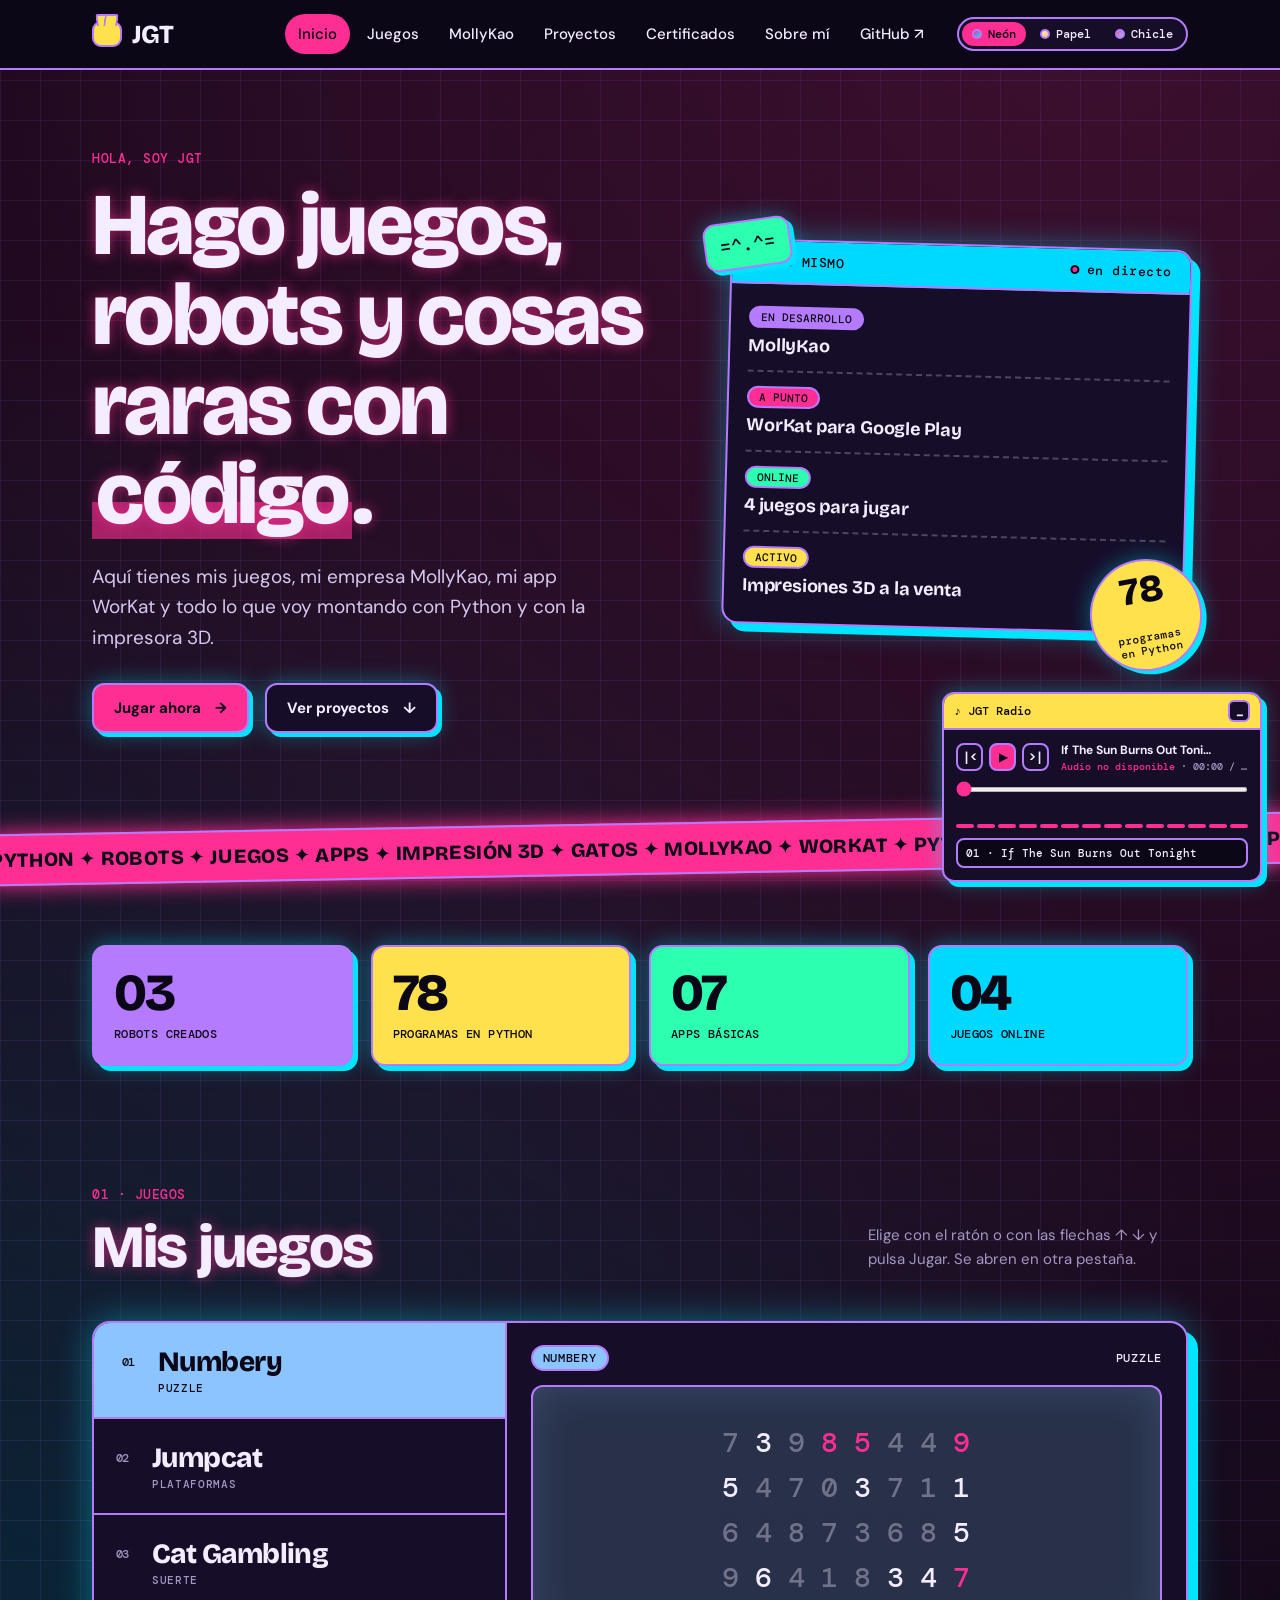
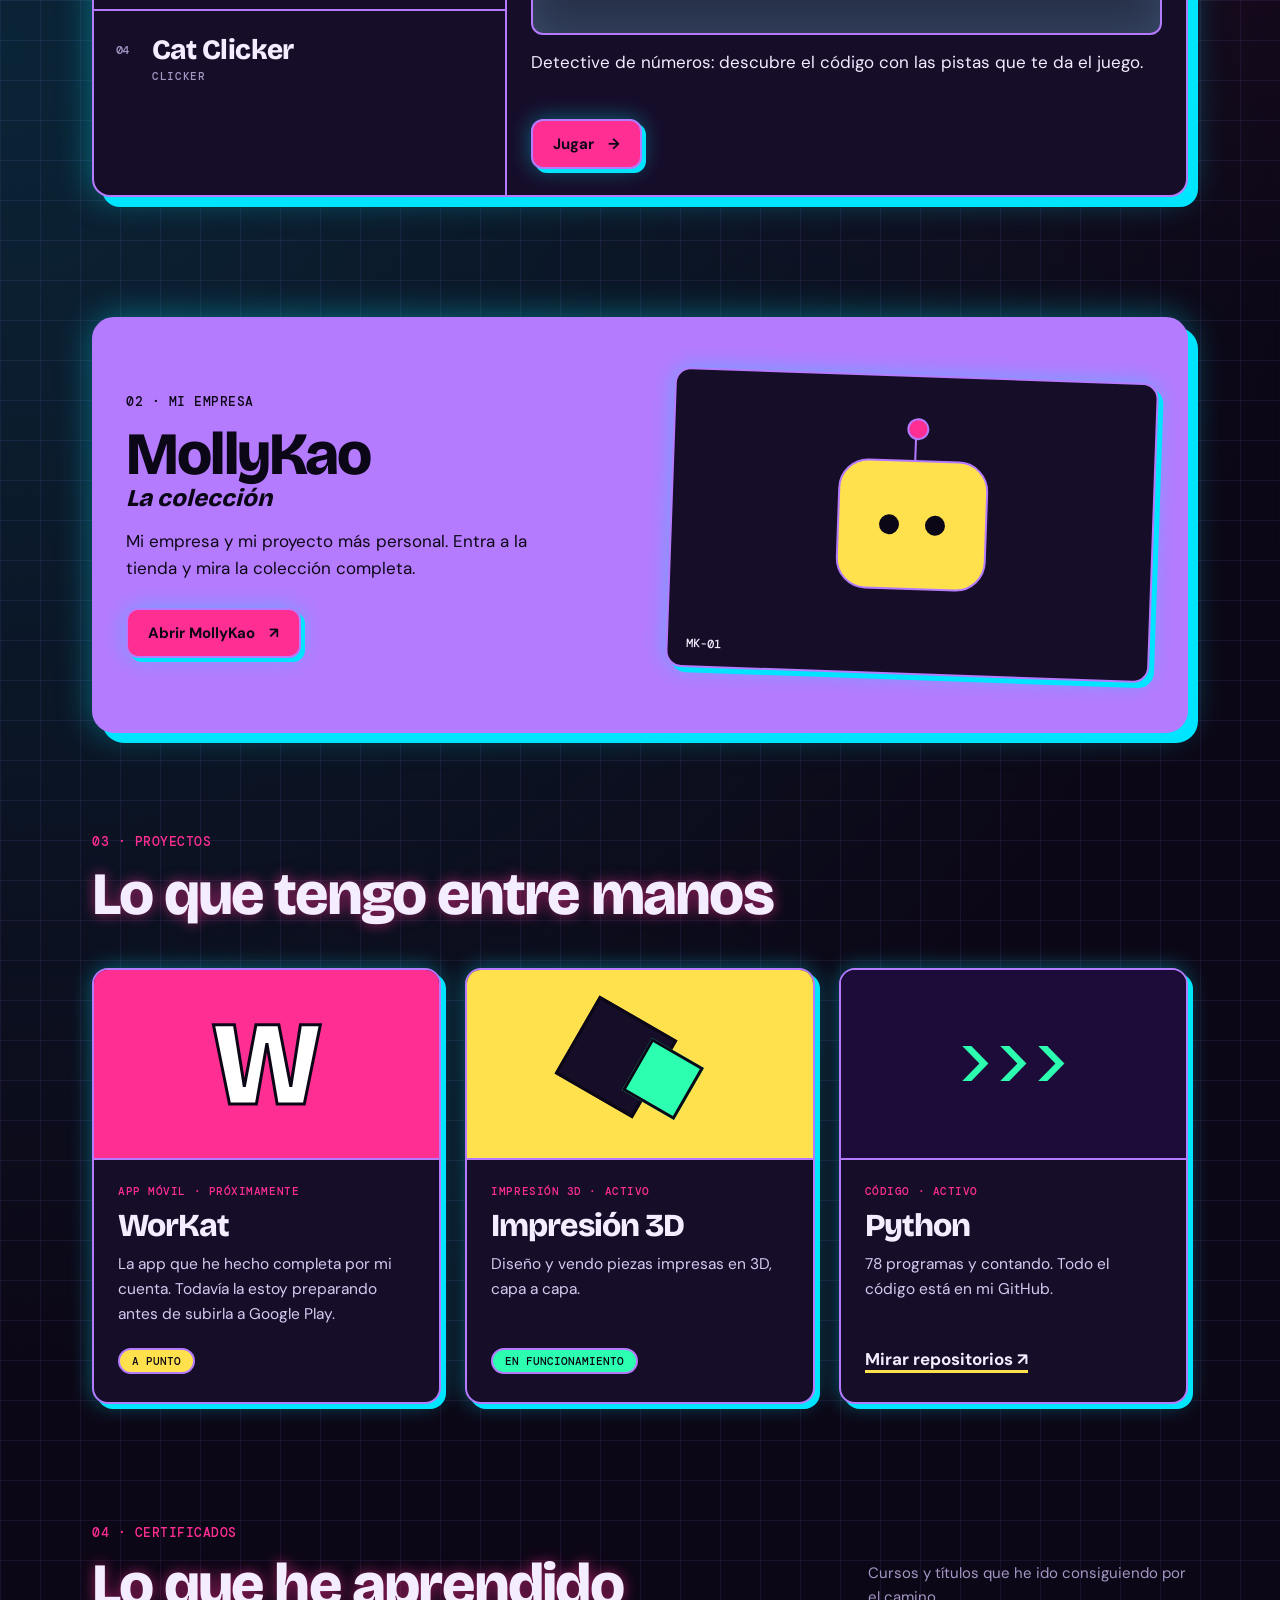
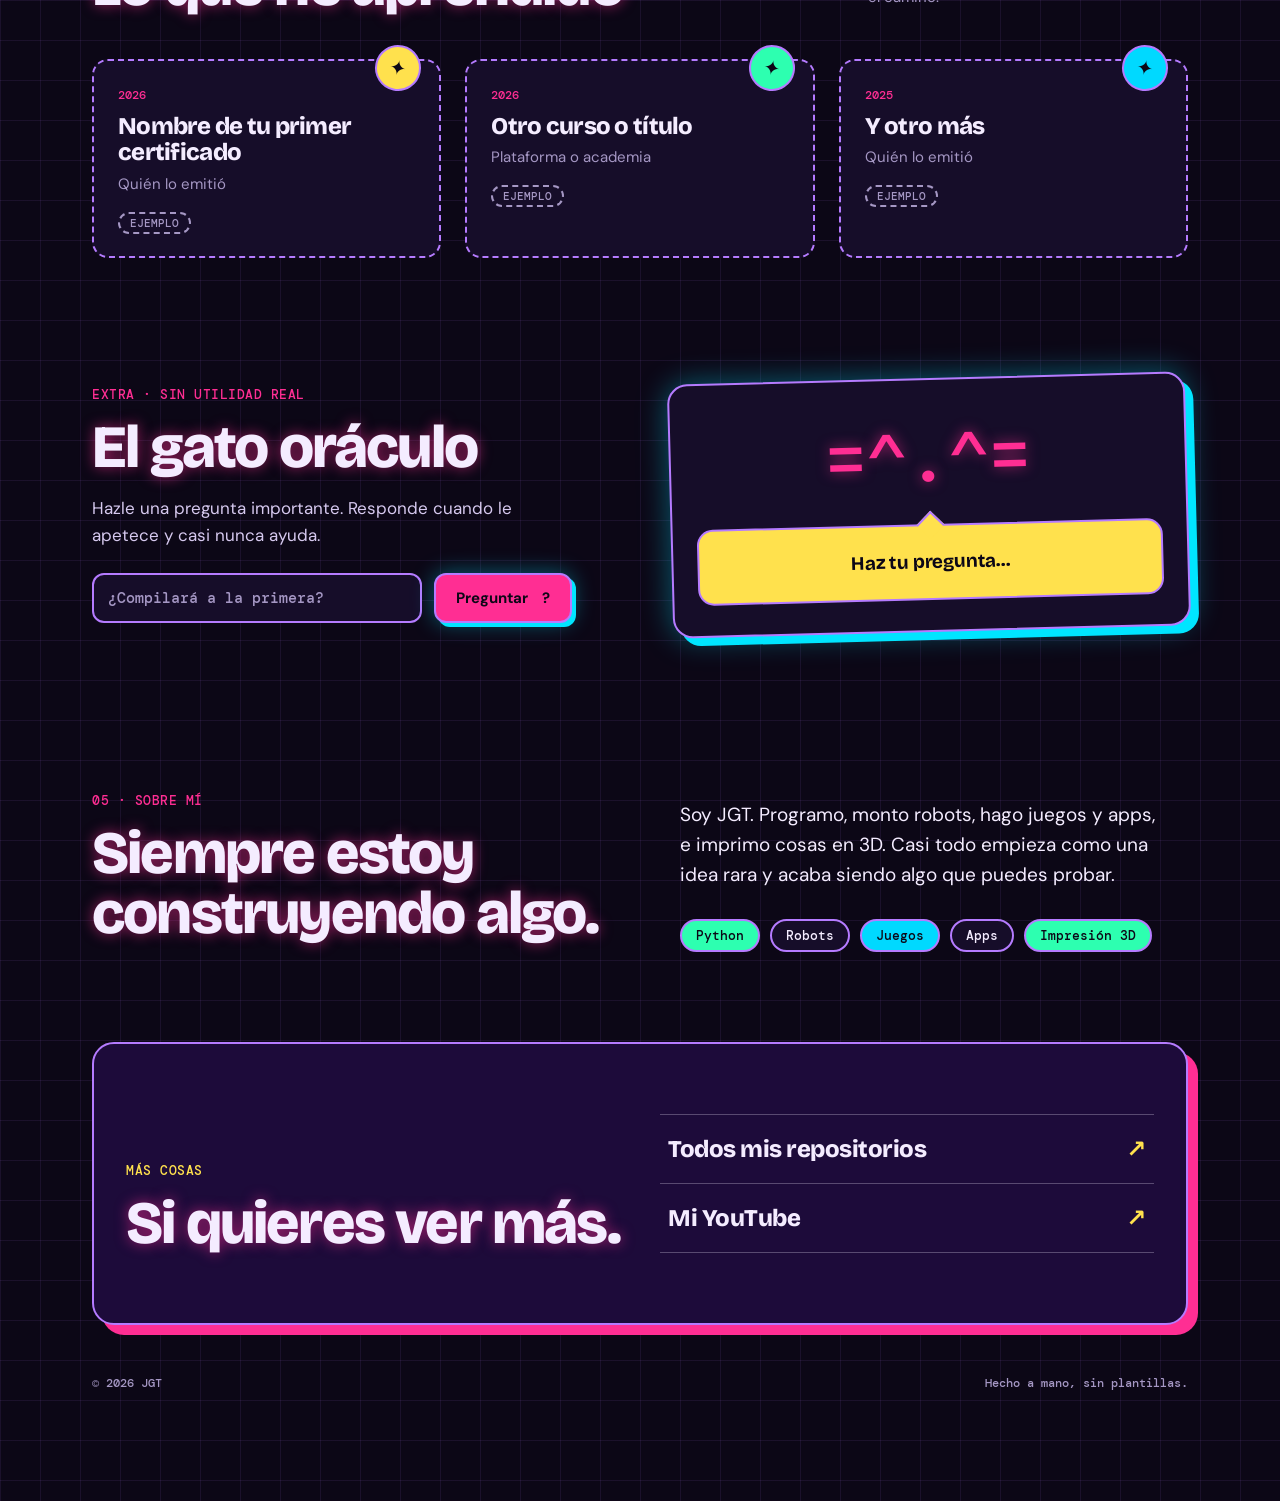
==== index_1.html @ 811990ad "Add files via upload" ====
<!DOCTYPE html>
<html lang="es">
<head>
<meta charset="UTF-8">
<meta name="viewport" content="width=device-width, initial-scale=1.0">
<meta name="description" content="La web de JGT: juegos, MollyKao, WorKat, programas en Python e impresión 3D.">
<meta name="theme-color" content="#0c0716" id="meta-theme">
<title>JGT</title>
<link rel="preconnect" href="https://fonts.googleapis.com">
<link rel="preconnect" href="https://fonts.gstatic.com" crossorigin>
<link href="https://fonts.googleapis.com/css2?family=Bricolage+Grotesque:opsz,wght@12..96,500;12..96,800&family=DM+Mono:wght@400;500&family=DM+Sans:wght@400;500;700&display=swap" rel="stylesheet">
<link rel="stylesheet" href="style.css">
<script>
document.documentElement.classList.add('js');
try { document.documentElement.dataset.theme = localStorage.getItem('jgt-theme') || 'neon'; }
catch (e) { document.documentElement.dataset.theme = 'neon'; }
</script>
</head>
<body>
<div class="scroll-bar" id="scroll-bar"></div>

<header class="site-header">
  <a class="brand" href="#inicio" id="brand" aria-label="JGT, volver al inicio"><span class="brand-mark" aria-hidden="true"></span>JGT</a>
  <nav aria-label="Navegación principal">
    <a class="active" href="#inicio">Inicio</a>
    <a href="#juegos">Juegos</a>
    <a href="#mollykao">MollyKao</a>
    <a href="#proyectos">Proyectos</a>
    <a href="#certificados">Certificados</a>
    <a href="#sobre-mi">Sobre mí</a>
    <a href="https://github.com/JGT7777" target="_blank" rel="noreferrer">GitHub ↗</a>
  </nav>
  <div class="themes" role="group" aria-label="Elegir tema de la web">
    <button type="button" data-theme="neon" aria-pressed="true"><i></i>Neón</button>
    <button type="button" data-theme="papel" aria-pressed="false"><i></i>Papel</button>
    <button type="button" data-theme="chicle" aria-pressed="false"><i></i>Chicle</button>
  </div>
</header>

<main>
  <section id="inicio" class="hero shell">
    <div class="hero-copy">
      <p class="kicker">Hola, soy JGT</p>
      <h1>Hago juegos, robots y cosas raras con <mark>código</mark>.</h1>
      <p class="hero-text">Aquí tienes mis juegos, mi empresa MollyKao, mi app WorKat y todo lo que voy montando con Python y con la impresora 3D.</p>
      <div class="hero-actions">
        <a class="btn btn-primary" href="#juegos">Jugar ahora <span>→</span></a>
        <a class="btn" href="#proyectos">Ver proyectos <span>↓</span></a>
      </div>
    </div>
    <div class="now-wrap">
      <div class="now-card">
        <div class="now-bar"><span>Ahora mismo</span><span class="live"><i></i>en directo</span></div>
        <ul class="now-list">
          <li><span class="pill pill-lilac">en desarrollo</span><b>MollyKao</b></li>
          <li><span class="pill pill-tomato">a punto</span><b>WorKat para Google Play</b></li>
          <li><span class="pill pill-mint">online</span><b>4 juegos para jugar</b></li>
          <li><span class="pill pill-sun">activo</span><b>Impresiones 3D a la venta</b></li>
        </ul>
      </div>
      <div class="sticker sticker-a" aria-hidden="true">78<small>programas<br>en Python</small></div>
      <div class="sticker sticker-b" aria-hidden="true">=^.^=</div>
    </div>
  </section>

  <div class="marquee" aria-hidden="true">
    <div class="marquee-track">
      <span>PYTHON ✦ ROBOTS ✦ JUEGOS ✦ APPS ✦ IMPRESIÓN 3D ✦ GATOS ✦ MOLLYKAO ✦ WORKAT ✦ </span>
      <span>PYTHON ✦ ROBOTS ✦ JUEGOS ✦ APPS ✦ IMPRESIÓN 3D ✦ GATOS ✦ MOLLYKAO ✦ WORKAT ✦ </span>
    </div>
  </div>

  <section class="stats shell reveal" aria-label="Resumen de actividad">
    <div class="stat"><strong data-count="3">03</strong><span>robots creados</span></div>
    <div class="stat"><strong data-count="78">78</strong><span>programas en Python</span></div>
    <div class="stat"><strong data-count="7">07</strong><span>apps básicas</span></div>
    <div class="stat"><strong data-count="4">04</strong><span>juegos online</span></div>
  </section>

  <section id="juegos" class="section shell">
    <div class="section-heading reveal">
      <div><p class="kicker">01 · Juegos</p><h2>Mis juegos</h2></div>
      <p class="section-note">Elige con el ratón o con las flechas ↑ ↓ y pulsa Jugar. Se abren en otra pestaña.</p>
    </div>
    <div class="select reveal" id="select" style="--c:#8cc4ff">
      <ul class="menu" id="menu" aria-label="Lista de juegos">
        <li><button class="menu-item is-selected" type="button" data-i="0"><span class="m-num">01</span><span class="m-name">Numbery</span><small>Puzzle</small></button></li>
        <li><button class="menu-item" type="button" data-i="1"><span class="m-num">02</span><span class="m-name">Jumpcat</span><small>Plataformas</small></button></li>
        <li><button class="menu-item" type="button" data-i="2"><span class="m-num">03</span><span class="m-name">Cat Gambling</span><small>Suerte</small></button></li>
        <li><button class="menu-item" type="button" data-i="3"><span class="m-num">04</span><span class="m-name">Cat Clicker</span><small>Clicker</small></button></li>
      </ul>
      <div class="crt" id="crt">
        <div class="crt-top"><b id="crt-title">Numbery</b><span id="crt-genre">Puzzle</span></div>
        <div class="crt-screen">
          <div class="scene is-on" data-scene="0"><div class="num-grid" id="num-grid"></div></div>
          <div class="scene" data-scene="1"><div class="cat"></div><div class="ground"></div></div>
          <div class="scene" data-scene="2"><div class="reels"><span>7</span><span>7</span><span>7</span></div></div>
          <div class="scene" data-scene="3"><div class="orb">=^.^=</div><div class="clicks"><b id="click-count">0</b> clics</div></div>
        </div>
        <p class="crt-desc" id="crt-desc"></p>
        <a class="btn btn-primary" id="crt-start" href="#" target="_blank" rel="noreferrer">Jugar <span>→</span></a>
      </div>
    </div>
  </section>

  <section id="mollykao" class="company shell reveal">
    <div class="company-copy">
      <p class="kicker">02 · Mi empresa</p>
      <h2>MollyKao</h2>
      <p class="company-sub">La colección</p>
      <p>Mi empresa y mi proyecto más personal. Entra a la tienda y mira la colección completa.</p>
      <a class="btn btn-primary" href="https://jgt7777.github.io/MollyKao/" target="_blank" rel="noreferrer">Abrir MollyKao <span>↗</span></a>
    </div>
    <div class="company-visual" aria-hidden="true">
      <div class="bot"><i class="bot-antenna"></i><div class="bot-face"><span class="eye"></span><span class="eye"></span></div></div>
      <span class="company-label">MK-01</span>
    </div>
  </section>

  <section id="proyectos" class="section shell">
    <div class="section-heading reveal"><div><p class="kicker">03 · Proyectos</p><h2>Lo que tengo entre manos</h2></div></div>
    <div class="project-grid">
      <article class="project reveal"><div class="project-visual v-app"><span class="app-symbol">W</span></div><div class="project-content"><p class="project-number">App móvil · próximamente</p><h3>WorKat</h3><p>La app que he hecho completa por mi cuenta. Todavía la estoy preparando antes de subirla a Google Play.</p><span class="tag">a punto</span></div></article>
      <article class="project reveal reveal-delay-1"><div class="project-visual v-print"><span class="cube cube-a"></span><span class="cube cube-b"></span></div><div class="project-content"><p class="project-number">Impresión 3D · activo</p><h3>Impresión 3D</h3><p>Diseño y vendo piezas impresas en 3D, capa a capa.</p><span class="tag tag-mint">en funcionamiento</span></div></article>
      <article class="project reveal reveal-delay-2"><div class="project-visual v-code"><span class="code-symbol">&gt;&gt;&gt;</span></div><div class="project-content"><p class="project-number">Código · activo</p><h3>Python</h3><p>78 programas y contando. Todo el código está en mi GitHub.</p><a href="https://github.com/JGT7777" target="_blank" rel="noreferrer">Mirar repositorios ↗</a></div></article>
    </div>
  </section>

  <section id="certificados" class="section shell">
    <div class="section-heading reveal">
      <div><p class="kicker">04 · Certificados</p><h2>Lo que he aprendido</h2></div>
      <p class="section-note">Cursos y títulos que he ido consiguiendo por el camino.</p>
    </div>
    <div class="cert-grid reveal" id="cert-grid"></div>
  </section>

  <section id="gato" class="oracle shell reveal">
    <div class="oracle-copy">
      <p class="kicker">Extra · Sin utilidad real</p>
      <h2>El gato oráculo</h2>
      <p>Hazle una pregunta importante. Responde cuando le apetece y casi nunca ayuda.</p>
      <form class="oracle-form" id="oracle-form" autocomplete="off">
        <label class="sr-only" for="oracle-q">Tu pregunta para el gato</label>
        <input id="oracle-q" type="text" maxlength="80" placeholder="¿Compilará a la primera?">
        <button class="btn btn-primary" type="submit">Preguntar <span>?</span></button>
      </form>
    </div>
    <div class="oracle-cat" id="oracle-cat">
      <div class="oracle-face" aria-hidden="true">=^.^=</div>
      <p class="oracle-bubble" id="oracle-answer" aria-live="polite">Haz tu pregunta…</p>
    </div>
  </section>

  <section id="sobre-mi" class="about shell reveal">
    <div><p class="kicker">05 · Sobre mí</p><h2>Siempre estoy construyendo algo.</h2></div>
    <div class="about-copy">
      <p>Soy JGT. Programo, monto robots, hago juegos y apps, e imprimo cosas en 3D. Casi todo empieza como una idea rara y acaba siendo algo que puedes probar.</p>
      <ul class="chips" aria-label="Lo que hago">
        <li>Python</li><li>Robots</li><li>Juegos</li><li>Apps</li><li>Impresión 3D</li>
      </ul>
    </div>
  </section>

  <section class="contact shell reveal">
    <div><p class="kicker">Más cosas</p><h2>Si quieres ver más.</h2></div>
    <div class="contact-links">
      <a class="contact-link" href="https://github.com/JGT7777" target="_blank" rel="noreferrer" aria-label="Abrir todos mis repositorios de GitHub"><span>Todos mis repositorios</span><b>↗</b></a>
      <a class="contact-link" href="https://www.youtube.com/@JGT777" target="_blank" rel="noreferrer" aria-label="Abrir mi canal de YouTube"><span>Mi YouTube</span><b>↗</b></a>
    </div>
  </section>
</main>

<footer><p>© 2026 JGT</p><p>Hecho a mano, sin plantillas.</p></footer>

<aside class="music-player" id="music-player" aria-label="Reproductor de música">
  <div class="window-titlebar"><b>♪ JGT Radio</b><button type="button" id="min-player" aria-label="Minimizar reproductor">_</button></div>
  <div class="player-body">
    <div class="music-main">
      <button class="music-button" id="previous-track" type="button" aria-label="Canción anterior">|&lt;</button>
      <button class="music-button music-play" id="play-track" type="button" aria-label="Reproducir música">▶</button>
      <button class="music-button" id="next-track" type="button" aria-label="Siguiente canción">&gt;|</button>
      <div class="music-now-playing"><strong id="track-name">If The Sun Burns Out Tonight (feat. Oli Sykes &amp; Courtney LaPlante).mp3</strong><span><b id="music-status">Esperando pista</b> · <span id="track-time">00:00 / 00:00</span></span></div>
    </div>
    <input class="music-progress" id="music-progress" type="range" min="0" max="100" value="0" aria-label="Progreso de la canción">
    <div class="music-wave" id="music-wave" aria-hidden="true"><span></span><span></span><span></span><span></span><span></span><span></span><span></span><span></span><span></span><span></span><span></span><span></span><span></span><span></span></div>
    <div class="track-list" role="list" aria-label="Lista de canciones"><button class="track active" type="button" data-track="0">01 · If The Sun Burns Out Tonight</button></div>
  </div>
</aside>
<script src="scroll.js"></script>
</body>
</html>
---- style.css ----
/* ===== Temas: Neón (por defecto), Papel y Chicle ===== */
:root,
html[data-theme="neon"]{
  --paper:#0c0716;--card:#160d29;--ink:#f4ecff;--muted:#a597c4;--body2:#d6c9ef;
  --line:#b57bff;--sh:#00e5ff;--dash:rgba(244,236,255,.25);
  --tomato:#ff2e93;--sun:#ffe14d;--mint:#2dffb0;--sky:#00d9ff;--lilac:#b57bff;
  --on:#0c0716;--onp:#0c0716;--mark:rgba(255,46,147,.6);
  --inv-bg:#1d0b3a;--inv-fg:#f4ecff;--nav-bg:#ff2e93;--nav-fg:#0c0716;
  --gl:22px;--glc:rgba(0,229,255,.4);--tg:14px;--tgc:rgba(255,46,147,.6);
  --screen-pct:22%;--screen-base:#0c0716;
  --bg-image:radial-gradient(circle at 85% 0%,rgba(255,46,147,.2),transparent 40%),radial-gradient(circle at 0% 35%,rgba(0,217,255,.14),transparent 40%),linear-gradient(rgba(181,123,255,.09) 1px,transparent 1px),linear-gradient(90deg,rgba(181,123,255,.09) 1px,transparent 1px);
  --bg-size:auto,auto,40px 40px,40px 40px;
}
html[data-theme="papel"]{
  --paper:#f5efe2;--card:#fffaf0;--ink:#1c1915;--muted:#6b6458;--body2:#3b362e;
  --line:#1c1915;--sh:#1c1915;--dash:rgba(28,25,21,.25);
  --tomato:#ff5a3c;--sun:#ffc83d;--mint:#7bd9ae;--sky:#8cc4ff;--lilac:#c9b8ff;
  --on:#1c1915;--onp:#fff;--mark:#ffc83d;
  --inv-bg:#1c1915;--inv-fg:#f5efe2;--nav-bg:#1c1915;--nav-fg:#f5efe2;
  --gl:0px;--glc:transparent;--tg:0px;--tgc:transparent;
  --screen-pct:55%;--screen-base:#fff;
  --bg-image:radial-gradient(rgba(28,25,21,.13) 1px,transparent 1.3px);--bg-size:22px 22px;
}
html[data-theme="chicle"]{
  --paper:#ffe6f1;--card:#fffafc;--ink:#3a1250;--muted:#8a5f9c;--body2:#5b3a72;
  --line:#3a1250;--sh:#3a1250;--dash:rgba(58,18,80,.25);
  --tomato:#ff4f9a;--sun:#ffd84d;--mint:#62e6bd;--sky:#7cc8ff;--lilac:#c9a8ff;
  --on:#3a1250;--onp:#3a1250;--mark:#ffd84d;
  --inv-bg:#3a1250;--inv-fg:#ffe6f1;--nav-bg:#3a1250;--nav-fg:#ffe6f1;
  --gl:0px;--glc:transparent;--tg:0px;--tgc:transparent;
  --screen-pct:55%;--screen-base:#fff;
  --bg-image:radial-gradient(rgba(58,18,80,.14) 1px,transparent 1.3px);--bg-size:22px 22px;
}
:root{
  --border:2px solid var(--line);
  --shadow-sm:4px 4px 0 var(--sh),0 0 var(--gl) var(--glc);
  --shadow:5px 5px 0 var(--sh),0 0 var(--gl) var(--glc);
  --shadow-md:8px 8px 0 var(--sh),0 0 calc(var(--gl) * 1.4) var(--glc);
  --shadow-lg:10px 10px 0 var(--sh),0 0 calc(var(--gl) * 1.6) var(--glc);
  --font-display:"Bricolage Grotesque","Trebuchet MS",system-ui,sans-serif;
  --font-body:"DM Sans",system-ui,-apple-system,"Segoe UI",sans-serif;
  --font-mono:"DM Mono",ui-monospace,Menlo,Consolas,monospace;
}
*{box-sizing:border-box}
html{scroll-behavior:smooth;scroll-padding-top:100px}
body{margin:0;color:var(--ink);background-color:var(--paper);background-image:var(--bg-image);background-size:var(--bg-size);font:17px/1.6 var(--font-body);overflow-x:hidden;transition:background-color .3s,color .3s}
::selection{background:var(--sun);color:var(--on)}
a:focus-visible,button:focus-visible,input:focus-visible{outline:3px solid var(--tomato);outline-offset:3px}
h1,h2,h3,p{margin-top:0}
h1,h2,h3{font-family:var(--font-display);font-weight:800;letter-spacing:-.03em;line-height:1}
h1,h2{text-shadow:0 0 var(--tg) var(--tgc)}
h1{margin-bottom:22px;font-size:clamp(44px,7vw,88px);line-height:1.02}
h2{margin-bottom:0;font-size:clamp(36px,5vw,60px)}
mark{color:inherit;background:linear-gradient(transparent 58%,var(--mark) 58% 92%,transparent 92%);padding:0 .05em}
.kicker{margin:0 0 14px;font:500 13px var(--font-mono);letter-spacing:.04em;text-transform:uppercase;color:var(--tomato)}
.shell{max-width:1160px;margin:auto;padding-left:32px;padding-right:32px}
.sr-only{position:absolute;width:1px;height:1px;overflow:hidden;clip:rect(0 0 0 0);white-space:nowrap}

.scroll-bar{position:fixed;top:0;left:0;z-index:30;height:4px;width:0;background:var(--tomato);box-shadow:0 0 10px var(--tomato)}

/* cabecera */
.site-header{position:sticky;top:0;z-index:20;display:flex;align-items:center;gap:20px;padding:14px max(32px,calc((100vw - 1160px)/2 + 32px));background:var(--paper);border-bottom:var(--border)}
.brand{display:flex;align-items:center;gap:10px;color:var(--ink);text-decoration:none;font:800 26px var(--font-display);letter-spacing:-.03em}
.brand-mark{position:relative;width:30px;height:26px;background:var(--sun);border:var(--border);border-radius:9px;transition:transform .2s}
.brand-mark::before,.brand-mark::after{content:"";position:absolute;top:-9px;width:10px;height:10px;background:var(--sun);border:var(--border);border-bottom:0;border-radius:3px 3px 0 0}
.brand-mark::before{left:2px;transform:skewX(8deg)}
.brand-mark::after{right:2px;transform:skewX(-8deg)}
.brand:hover .brand-mark{transform:rotate(-8deg)}
nav{display:flex;gap:4px;align-items:center;margin-left:auto}
nav a{padding:6px 11px;color:var(--ink);font-size:15px;font-weight:500;text-decoration:none;border:2px solid transparent;border-radius:999px;transition:background .15s}
nav a:hover{background:var(--card);border-color:var(--line)}
nav a.active{background:var(--nav-bg);color:var(--nav-fg)}
.themes{display:flex;gap:4px;padding:3px;background:var(--card);border:var(--border);border-radius:999px}
.themes button{display:flex;align-items:center;gap:6px;padding:4px 10px;color:var(--ink);background:transparent;border:0;border-radius:999px;font:500 12px var(--font-mono);cursor:pointer}
.themes button i{width:10px;height:10px;border:2px solid var(--line);border-radius:50%}
.themes button[data-theme="neon"] i{background:linear-gradient(135deg,#ff2e93,#00e5ff)}
.themes button[data-theme="papel"] i{background:linear-gradient(135deg,#f5efe2,#ffc83d)}
.themes button[data-theme="chicle"] i{background:linear-gradient(135deg,#ff4f9a,#7cc8ff)}
.themes button[aria-pressed="true"]{background:var(--tomato);color:var(--onp)}
.themes button:hover:not([aria-pressed="true"]){background:var(--paper)}

/* botones */
.btn{display:inline-block;padding:13px 20px;color:var(--ink);background:var(--card);border:var(--border);border-radius:12px;box-shadow:var(--shadow-sm);font:700 15px var(--font-body);text-decoration:none;cursor:pointer;transition:transform .12s,box-shadow .12s}
.btn span{margin-left:10px}
.btn:hover{transform:translate(-2px,-2px);box-shadow:6px 6px 0 var(--sh),0 0 var(--gl) var(--glc)}
.btn:active{transform:translate(3px,3px);box-shadow:1px 1px 0 var(--sh)}
.btn-primary{background:var(--tomato);color:var(--onp)}

/* hero */
.hero{display:grid;grid-template-columns:1.1fr .9fr;align-items:center;gap:70px;padding-top:80px;padding-bottom:70px}
.hero-text{max-width:520px;font-size:19px;color:var(--body2)}
.hero-actions{display:flex;flex-wrap:wrap;gap:16px;margin-top:30px}
.now-wrap{position:relative;padding:20px 0 30px}
.now-card{background:var(--card);border:var(--border);border-radius:16px;box-shadow:var(--shadow-md);transform:rotate(1.5deg);overflow:hidden}
.now-bar{display:flex;justify-content:space-between;align-items:center;padding:12px 18px;background:var(--sky);color:var(--on);border-bottom:var(--border);font:500 13px var(--font-mono);text-transform:uppercase;letter-spacing:.04em}
.live{display:flex;align-items:center;gap:7px;text-transform:none}
.live i{width:9px;height:9px;background:var(--tomato);border:2px solid var(--on);border-radius:50%;animation:pulse 1.6s ease-in-out infinite}
@keyframes pulse{50%{transform:scale(.6)}}
.now-list{list-style:none;margin:0;padding:8px 18px 12px}
.now-list li{display:flex;flex-direction:column;align-items:flex-start;gap:6px;padding:14px 0;border-bottom:2px dashed var(--dash)}
.now-list li:last-child{border-bottom:0}
.now-list b{font:700 18px var(--font-display);letter-spacing:-.01em}
.pill{padding:2px 10px;color:var(--on);border:2px solid var(--line);border-radius:999px;font:500 11px var(--font-mono);text-transform:uppercase}
.pill-lilac{background:var(--lilac)}.pill-tomato{background:var(--tomato);color:var(--onp)}.pill-mint{background:var(--mint)}.pill-sun{background:var(--sun)}
.sticker{position:absolute;display:grid;place-items:center;text-align:center;color:var(--on);border:var(--border);box-shadow:var(--shadow-sm);font-family:var(--font-display);font-weight:800}
.sticker-a{right:-14px;bottom:-12px;width:112px;height:112px;background:var(--sun);border-radius:50%;font-size:38px;line-height:.9;transform:rotate(-10deg);animation:wobble 5s ease-in-out infinite}
.sticker-a small{display:block;font:500 11px/1.2 var(--font-mono)}
.sticker-b{left:-22px;top:-4px;padding:10px 14px;background:var(--mint);border-radius:12px;font:500 18px var(--font-mono);transform:rotate(-8deg);animation:wobble 6s ease-in-out infinite reverse}
@keyframes wobble{50%{transform:rotate(6deg)}}

/* marquee */
.marquee{overflow:hidden;background:var(--tomato);color:var(--on);border-block:var(--border);transform:rotate(-1deg);margin:20px -10px 10px;box-shadow:0 0 var(--gl) var(--tomato)}
.marquee-track{display:flex;width:max-content;animation:marquee 28s linear infinite}
.marquee-track span{padding:12px 0;white-space:pre;font:800 20px var(--font-display);letter-spacing:.02em}
@keyframes marquee{to{transform:translateX(-50%)}}

/* stats */
.stats{display:grid;grid-template-columns:repeat(4,1fr);gap:18px;padding-top:60px;padding-bottom:20px}
.stat{padding:20px 20px 18px;color:var(--on);background:var(--card);border:var(--border);border-radius:14px;box-shadow:var(--shadow)}
.stat:nth-child(1){background:var(--lilac)}.stat:nth-child(2){background:var(--sun)}.stat:nth-child(3){background:var(--mint)}.stat:nth-child(4){background:var(--sky)}
.stat strong{display:block;font:800 52px/1 var(--font-display);letter-spacing:-.04em}
.stat span{font:500 12px var(--font-mono);text-transform:uppercase;letter-spacing:.03em}

/* secciones */
.section{padding-top:100px;padding-bottom:20px}
.section-heading{display:flex;justify-content:space-between;align-items:flex-end;gap:30px;margin-bottom:44px}
.section-note{max-width:320px;margin:0 0 6px;color:var(--muted);font-size:15px}

/* selector de juegos */
.select{display:grid;grid-template-columns:minmax(260px,.85fr) 1.4fr;background:var(--card);border:var(--border);border-radius:18px;box-shadow:var(--shadow-lg);overflow:hidden}
.menu{list-style:none;margin:0;padding:0;border-right:var(--border)}
.menu li+li{border-top:var(--border)}
.menu-item{width:100%;display:grid;grid-template-columns:36px 1fr;align-items:center;padding:22px 22px;color:var(--ink);background:transparent;border:0;cursor:pointer;text-align:left;font:800 clamp(20px,2.4vw,28px) var(--font-display);letter-spacing:-.02em;transition:background .15s,padding .15s}
.m-num{font:500 12px var(--font-mono);color:var(--muted)}
.menu-item small{grid-column:2;margin-top:2px;font:500 11px var(--font-mono);letter-spacing:.06em;text-transform:uppercase;color:var(--muted)}
.menu-item:hover{background:color-mix(in srgb,var(--ink) 8%,transparent);padding-left:28px}
.menu-item.is-selected{background:var(--c);color:var(--on);padding-left:28px}
.menu-item.is-selected .m-num,.menu-item.is-selected small{color:var(--on)}
.crt{padding:22px 24px 26px;display:flex;flex-direction:column;gap:14px}
.crt.is-switching .crt-screen{animation:pop .25s ease-out}
@keyframes pop{from{transform:scale(.97)}to{transform:none}}
.crt-top{display:flex;justify-content:space-between;align-items:center;font:500 12px var(--font-mono);text-transform:uppercase;letter-spacing:.06em}
.crt-top b{padding:3px 10px;color:var(--on);background:var(--c);border:2px solid var(--line);border-radius:999px;font-weight:500}
.crt-screen{position:relative;height:250px;overflow:hidden;background:color-mix(in srgb,var(--c) var(--screen-pct),var(--screen-base));border:var(--border);border-radius:12px;box-shadow:inset 0 0 40px color-mix(in srgb,var(--c) 18%,transparent);transition:background .3s}
.scene{position:absolute;inset:0;display:none}
.scene.is-on{display:grid;place-items:center}
.crt-desc{margin:0;min-height:56px;font-size:17px}
.crt .btn{align-self:flex-start}
/* numbery */
.num-grid{display:grid;grid-template-columns:repeat(8,1fr);gap:8px 16px;font:500 28px var(--font-mono)}
.num-grid span{text-align:center;opacity:.35;transition:opacity .2s}
.num-grid span.hot{opacity:1;color:var(--tomato)}
/* jumpcat */
.cat{position:absolute;left:22%;bottom:62px;width:38px;height:30px;background:var(--ink);border-radius:8px;animation:jump 1.1s cubic-bezier(.3,.7,.6,1) infinite}
.cat::before,.cat::after{content:"";position:absolute;top:-9px;border:6px solid transparent;border-bottom:10px solid var(--ink);border-top:0}
.cat::before{left:2px}.cat::after{right:2px}
@keyframes jump{0%,100%{transform:translateY(0)}45%{transform:translateY(-95px) rotate(-8deg)}}
.ground{position:absolute;left:0;right:0;bottom:30px;height:32px;background:repeating-linear-gradient(90deg,var(--ink) 0 70px,transparent 70px 120px);animation:ground 1.1s linear infinite}
@keyframes ground{to{background-position:-120px 0}}
/* gambling */
.reels{display:flex;gap:14px}
.reels span{display:grid;place-items:center;width:84px;height:112px;background:var(--card);border:var(--border);border-radius:12px;box-shadow:var(--shadow-sm);font:500 52px var(--font-mono)}
.reels.win span{animation:flicker .25s steps(2) 4}
@keyframes flicker{50%{background:var(--sun);color:var(--on)}}
/* clicker */
.orb{display:grid;place-items:center;width:128px;height:128px;background:var(--card);border:var(--border);border-radius:50%;box-shadow:var(--shadow);font:500 21px var(--font-mono);transition:transform .08s}
.orb.hit{transform:scale(.9)}
.clicks{position:absolute;bottom:14px;width:100%;text-align:center;font:500 13px var(--font-mono)}
.clicks b{font-size:22px}
.plus{position:absolute;font:800 20px var(--font-display);animation:plus .8s ease-out forwards}
@keyframes plus{to{transform:translateY(-50px);opacity:0}}

/* empresa */
.company{display:grid;grid-template-columns:1fr 1fr;gap:60px;align-items:center;margin-top:100px;padding-top:56px;padding-bottom:56px;color:var(--on);background:var(--lilac);border:var(--border);border-radius:22px;box-shadow:var(--shadow-lg);max-width:1096px}
.company-sub{margin-bottom:16px;font:italic 800 24px var(--font-display)}
.company-copy p:not(.kicker):not(.company-sub){max-width:420px;margin-bottom:26px}
.company .kicker{color:var(--on)}
.company h2{text-shadow:none}
.company-visual{position:relative;display:grid;place-items:center;height:300px;color:var(--ink);background:var(--card);border:var(--border);border-radius:16px;box-shadow:var(--shadow);transform:rotate(2deg)}
.bot{position:relative;width:150px;height:130px;background:var(--sun);border:var(--border);border-radius:30px;display:grid;place-items:center;animation:float 3.5s ease-in-out infinite}
.bot-antenna{position:absolute;top:-34px;left:50%;width:2px;height:34px;background:var(--line)}
.bot-antenna::after{content:"";position:absolute;top:-10px;left:-8px;width:18px;height:18px;background:var(--tomato);border:var(--border);border-radius:50%}
.bot-face{display:flex;gap:26px}
.eye{width:20px;height:20px;background:var(--on);border-radius:50%;animation:blink 4s infinite}
@keyframes blink{0%,92%,100%{transform:scaleY(1)}95%{transform:scaleY(.1)}}
@keyframes float{50%{transform:translateY(-8px)}}
.company-label{position:absolute;bottom:14px;left:18px;font:500 12px var(--font-mono)}

/* proyectos */
.project-grid{display:grid;grid-template-columns:repeat(3,1fr);gap:24px}
.project{min-width:0;background:var(--card);border:var(--border);border-radius:16px;box-shadow:var(--shadow);overflow:hidden;transition:transform .15s,box-shadow .15s}
.project:hover{transform:translate(-3px,-3px);box-shadow:8px 8px 0 var(--sh),0 0 calc(var(--gl) * 1.4) var(--glc)}
.project-visual{position:relative;height:190px;display:grid;place-items:center;overflow:hidden;border-bottom:var(--border)}
.v-app{background:var(--tomato)}
.app-symbol{font:800 120px/1 var(--font-display);color:#fff;-webkit-text-stroke:3px var(--on);animation:float 3s ease-in-out infinite}
.v-print{background:var(--sun)}
.cube{position:absolute;width:90px;height:90px;border:3px solid var(--on);background:var(--card);transform:rotate(30deg);animation:spin 8s linear infinite}
.cube-a{left:30%;top:22%}
.cube-b{left:48%;top:42%;width:60px;height:60px;background:var(--mint);animation-direction:reverse}
@keyframes spin{to{transform:rotate(390deg)}}
.v-code{background:var(--inv-bg)}
.code-symbol{font:500 64px var(--font-mono);color:var(--mint)}
.project-content{padding:24px 24px 28px}
.project-number{margin-bottom:12px;font:500 11px var(--font-mono);text-transform:uppercase;letter-spacing:.05em;color:var(--tomato)}
.project h3{margin-bottom:10px;font-size:32px}
.project p:not(.project-number){min-height:78px;color:var(--body2);font-size:15.5px}
.project a{color:var(--ink);font-weight:700;text-decoration:none;border-bottom:3px solid var(--sun)}
.project a:hover{background:var(--sun);color:var(--on)}
.tag{display:inline-block;padding:4px 12px;color:var(--on);background:var(--sun);border:2px solid var(--line);border-radius:999px;font:500 11px var(--font-mono);text-transform:uppercase}
.tag-mint{background:var(--mint)}

/* certificados */
.cert-grid{display:grid;grid-template-columns:repeat(auto-fill,minmax(270px,1fr));gap:24px}
.cert{position:relative;display:flex;flex-direction:column;gap:6px;padding:26px 24px 22px;background:var(--card);border:var(--border);border-radius:16px;box-shadow:var(--shadow);transition:transform .15s}
.cert:hover{transform:rotate(-1deg) translateY(-3px)}
.cert-seal{position:absolute;top:-16px;right:18px;display:grid;place-items:center;width:46px;height:46px;color:var(--on);background:var(--sun);border:var(--border);border-radius:50%;font-size:20px;transform:rotate(12deg)}
.cert:nth-child(3n+2) .cert-seal{background:var(--mint)}
.cert:nth-child(3n) .cert-seal{background:var(--sky)}
.cert-year{font:500 12px var(--font-mono);color:var(--tomato)}
.cert h3{margin:4px 44px 0 0;font-size:24px;line-height:1.1}
.cert-issuer{margin:0;color:var(--muted);font-size:15px}
.cert a{align-self:flex-start;margin-top:10px;color:var(--ink);font-weight:700;text-decoration:none;border-bottom:3px solid var(--sun)}
.cert a:hover{background:var(--sun);color:var(--on)}
.cert.is-example{border-style:dashed;box-shadow:none}
.cert-example{align-self:flex-start;margin-top:10px;padding:2px 10px;color:var(--muted);border:2px dashed var(--muted);border-radius:999px;font:500 11px var(--font-mono);text-transform:uppercase}

/* gato oráculo */
.oracle{display:grid;grid-template-columns:1fr 1fr;gap:60px;align-items:center;margin-top:100px}
.oracle-copy p:not(.kicker){max-width:420px;margin:18px 0 24px;color:var(--body2)}
.oracle-form{display:flex;flex-wrap:wrap;gap:12px;max-width:480px}
.oracle-form input{flex:1 1 220px;min-width:0;padding:12px 14px;color:var(--ink);background:var(--card);border:var(--border);border-radius:12px;font:500 15px var(--font-mono)}
.oracle-form input::placeholder{color:var(--muted)}
.oracle-cat{display:flex;flex-direction:column;align-items:center;gap:22px;padding:34px 24px 30px;background:var(--card);border:var(--border);border-radius:20px;box-shadow:var(--shadow-md);transform:rotate(-1.5deg)}
.oracle-face{font:500 clamp(42px,7vw,68px) var(--font-mono);color:var(--tomato);text-shadow:0 0 var(--tg) var(--tgc)}
.oracle-cat.think .oracle-face{animation:shake .5s linear}
@keyframes shake{20%{transform:translateX(-8px) rotate(-4deg)}40%{transform:translateX(8px) rotate(4deg)}60%{transform:translateX(-6px)}80%{transform:translateX(6px)}}
.oracle-bubble{position:relative;margin:0;min-height:76px;width:100%;padding:16px 18px;display:grid;place-items:center;text-align:center;color:var(--on);background:var(--sun);border:var(--border);border-radius:16px;font:700 19px/1.3 var(--font-display);letter-spacing:-.01em}
.oracle-bubble::before{content:"";position:absolute;top:-11px;left:50%;width:18px;height:18px;margin-left:-9px;background:var(--sun);border-left:var(--border);border-top:var(--border);transform:rotate(45deg)}

/* sobre mí + contacto */
.about{display:grid;grid-template-columns:1fr 1fr;gap:80px;margin-top:80px;padding-top:80px;padding-bottom:90px}
.about-copy{padding-top:8px;max-width:480px;font-size:19px}
.chips{display:flex;flex-wrap:wrap;gap:10px;margin:28px 0 0;padding:0;list-style:none}
.chips li{padding:6px 14px;color:var(--ink);background:var(--card);border:var(--border);border-radius:999px;font:500 13px var(--font-mono);transition:transform .15s}
.chips li:nth-child(odd){background:var(--mint);color:var(--on)}
.chips li:nth-child(3n){background:var(--sky);color:var(--on)}
.chips li:hover{transform:rotate(-4deg) scale(1.05)}
.contact{display:grid;grid-template-columns:1fr 1fr;align-items:end;gap:40px;max-width:1096px;padding-top:70px;padding-bottom:70px;background:var(--inv-bg);color:var(--inv-fg);border:var(--border);border-radius:22px;box-shadow:10px 10px 0 var(--tomato)}
.contact .kicker{color:var(--sun)}
.contact-links{border-top:1px solid color-mix(in srgb,var(--inv-fg) 28%,transparent)}
.contact-link{display:flex;justify-content:space-between;align-items:center;padding:20px 8px;color:var(--inv-fg);border-bottom:1px solid color-mix(in srgb,var(--inv-fg) 28%,transparent);font:800 24px var(--font-display);letter-spacing:-.02em;text-decoration:none;transition:padding .15s,color .15s}
.contact-link b{color:var(--sun)}
.contact-link:hover{padding-left:20px;color:var(--sun)}
footer{display:flex;justify-content:space-between;max-width:1160px;margin:auto;padding:50px 32px 110px;color:var(--muted);font:500 12px var(--font-mono)}
footer p{margin:0}

/* reveal */
.js .reveal{opacity:0;transform:translateY(24px);transition:opacity .6s ease,transform .6s ease}
.js .reveal.is-visible{opacity:1;transform:none}
.reveal-delay-1{transition-delay:.1s!important}.reveal-delay-2{transition-delay:.2s!important}

/* gatos que caen (secreto) */
.rain-cat{position:fixed;top:-40px;z-index:40;color:var(--tomato);font:500 20px var(--font-mono);pointer-events:none;animation:fall linear forwards}
@keyframes fall{to{transform:translateY(115vh) rotate(40deg)}}

/* reproductor */
.music-player{position:fixed;right:18px;bottom:18px;z-index:25;width:min(320px,calc(100vw - 28px));background:var(--card);border:var(--border);border-radius:12px;box-shadow:var(--shadow);overflow:hidden}
.window-titlebar{display:flex;align-items:center;justify-content:space-between;padding:6px 10px;color:var(--on);background:var(--sun);border-bottom:var(--border);font:500 12px var(--font-mono)}
.window-titlebar b{font-weight:500}
.window-titlebar button{width:22px;height:22px;padding:0;color:var(--ink);background:var(--card);border:2px solid var(--line);border-radius:6px;font:700 12px var(--font-mono);cursor:pointer}
.player-body{padding:12px}
.music-player.is-min .player-body{display:none}
.music-player.is-min .window-titlebar{border-bottom:0}
.music-main{display:flex;align-items:center;gap:6px}
.music-button{width:30px;height:28px;padding:0;color:var(--ink);background:var(--card);border:2px solid var(--line);border-radius:8px;cursor:pointer;font:700 11px var(--font-mono)}
.music-button:hover{background:var(--sun);color:var(--on)}
.music-play{background:var(--tomato);color:var(--onp)}
.music-play:hover{background:var(--tomato);color:var(--onp);filter:brightness(1.1)}
.music-now-playing{min-width:0;margin-left:6px}
.music-now-playing>strong,.music-now-playing>span{display:block;overflow:hidden;text-overflow:ellipsis;white-space:nowrap}
.music-now-playing>strong{max-width:150px;font:700 12px var(--font-body)}
.music-now-playing>span{margin-top:2px;color:var(--muted);font:500 10px var(--font-mono)}
.music-now-playing b{font-weight:500;color:var(--tomato)}
.music-progress{width:100%;height:5px;margin:12px 0 4px;accent-color:var(--tomato);cursor:pointer}
.music-wave{display:flex;align-items:flex-end;gap:3px;height:28px}
.music-wave span{flex:1;height:var(--wave-height,4px);min-height:4px;background:var(--tomato);border-radius:2px;transition:height .08s linear}
.track-list{display:grid;gap:5px;margin-top:10px}
.track{padding:6px 8px;color:var(--muted);background:transparent;border:2px solid transparent;border-radius:8px;cursor:pointer;text-align:left;font:500 11px var(--font-mono)}
.track:hover,.track.active{color:var(--ink);border-color:var(--line);background:var(--paper)}

/* responsive */
@media(max-width:1100px){nav a:nth-child(n+6){display:none}}
@media(max-width:850px){
  .hero{grid-template-columns:1fr;gap:50px;padding-top:56px}
  .now-wrap{max-width:460px}
  .stats{grid-template-columns:repeat(2,1fr)}
  .project-grid{grid-template-columns:1fr}
  .about,.contact,.company,.oracle{grid-template-columns:1fr;gap:36px}
  .select{grid-template-columns:1fr}
  .menu{border-right:0;border-bottom:var(--border)}
  .section-heading{flex-direction:column;align-items:flex-start}
  .company,.contact{margin-left:20px;margin-right:20px;width:auto}
}
@media(max-width:700px){
  .site-header{flex-wrap:wrap;gap:10px 12px;padding:12px 20px}
  nav{order:3;width:100%;margin:0;overflow-x:auto}
  nav a:nth-child(n+6){display:inline-block}
  nav a{white-space:nowrap}
  .themes{margin-left:auto}
}
@media(max-width:600px){
  .shell{padding-left:20px;padding-right:20px}
  .sticker-a{right:-6px}
  .num-grid{font-size:18px;gap:4px 8px}
  .reels span{width:64px;height:92px;font-size:40px}
  .music-player{right:12px;bottom:12px}
  .music-now-playing>strong{max-width:115px}
  footer{padding-bottom:120px}
}
@media(prefers-reduced-motion:reduce){*,*::before,*::after{animation:none!important;transition:none!important}.js .reveal{opacity:1;transform:none}}
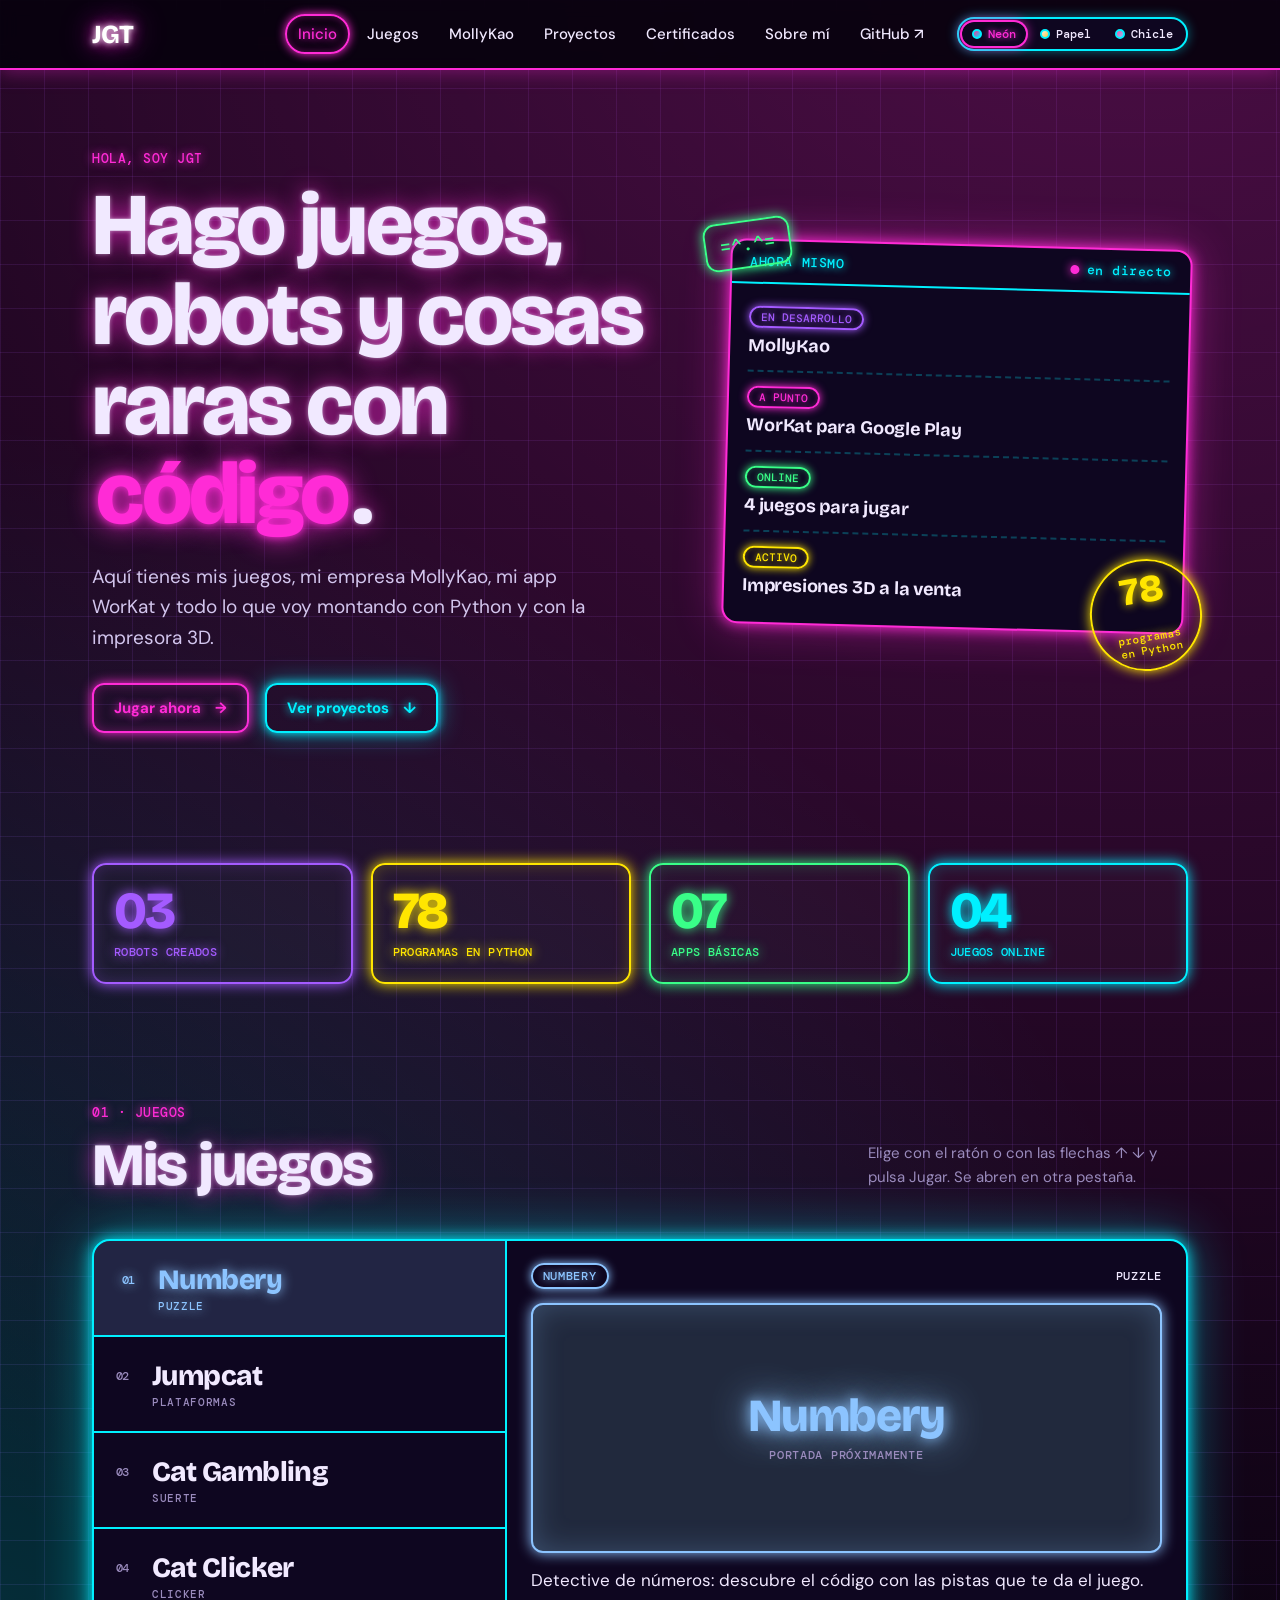
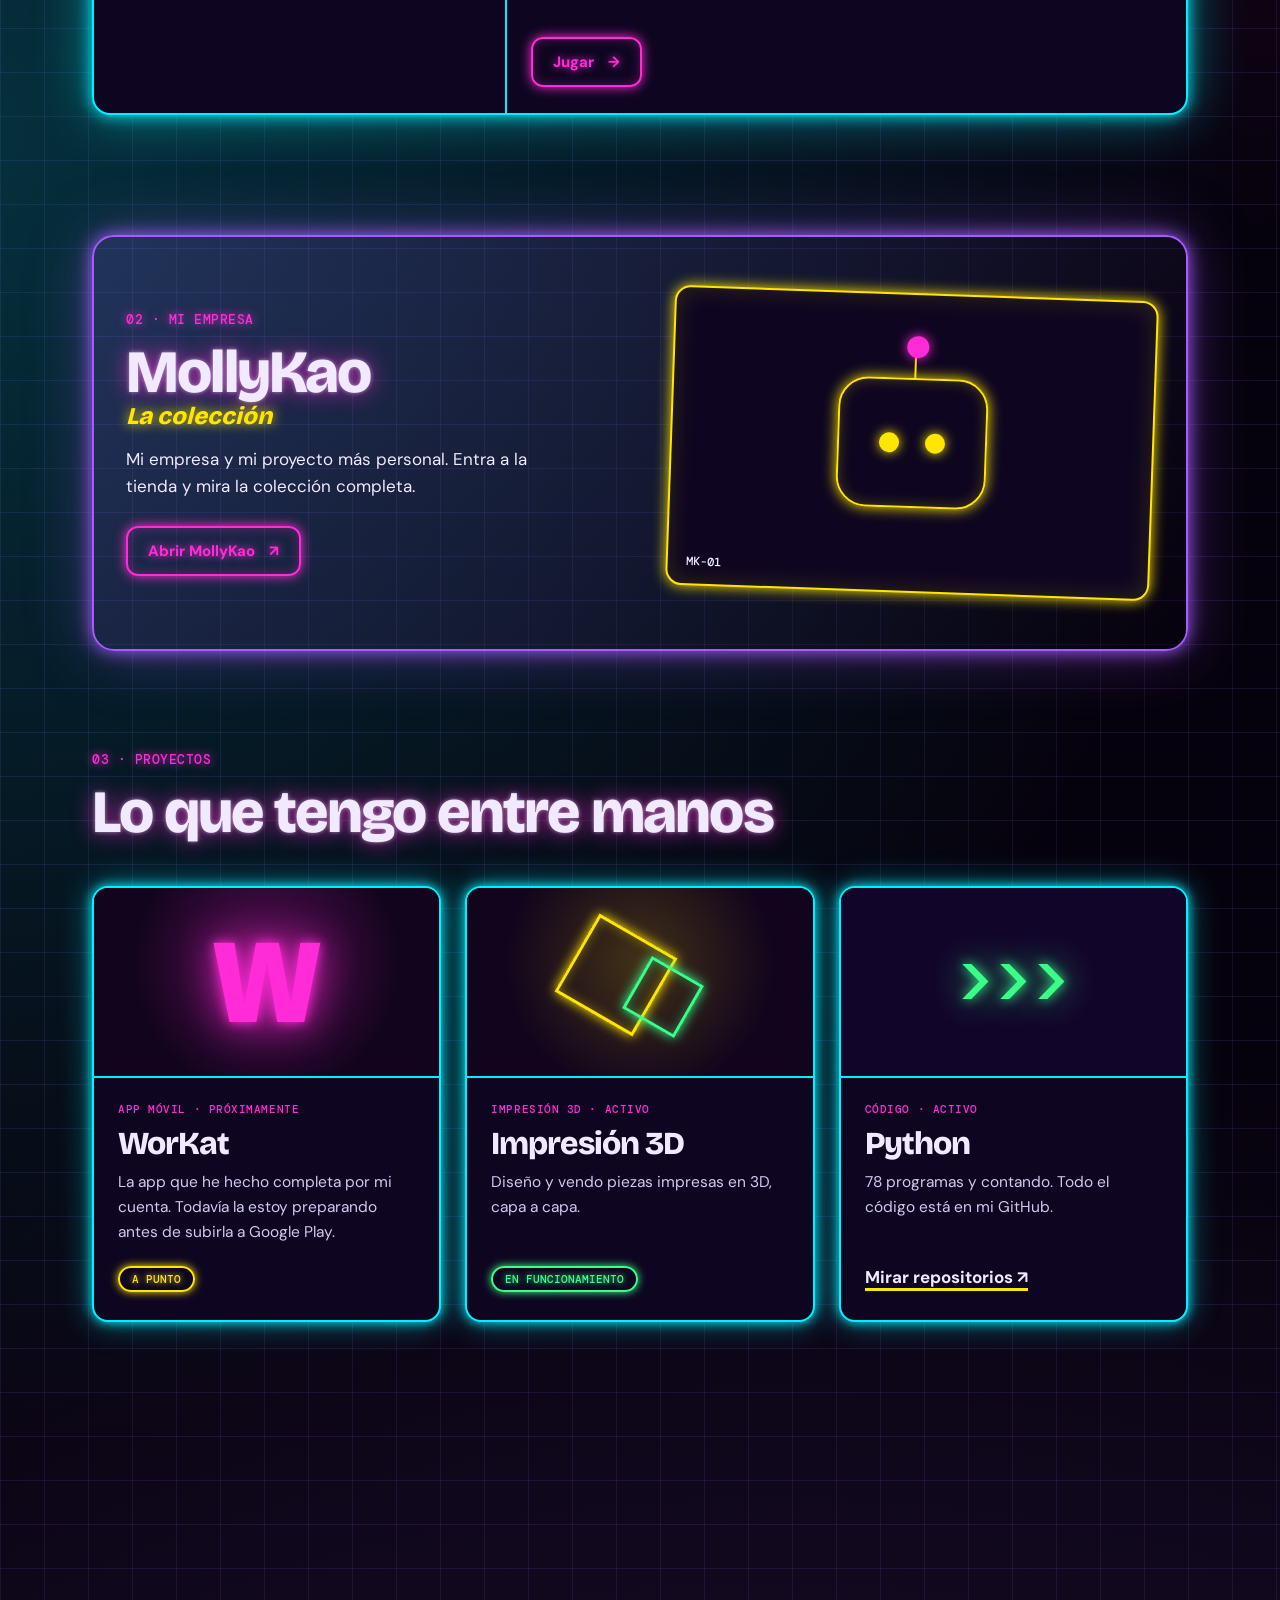
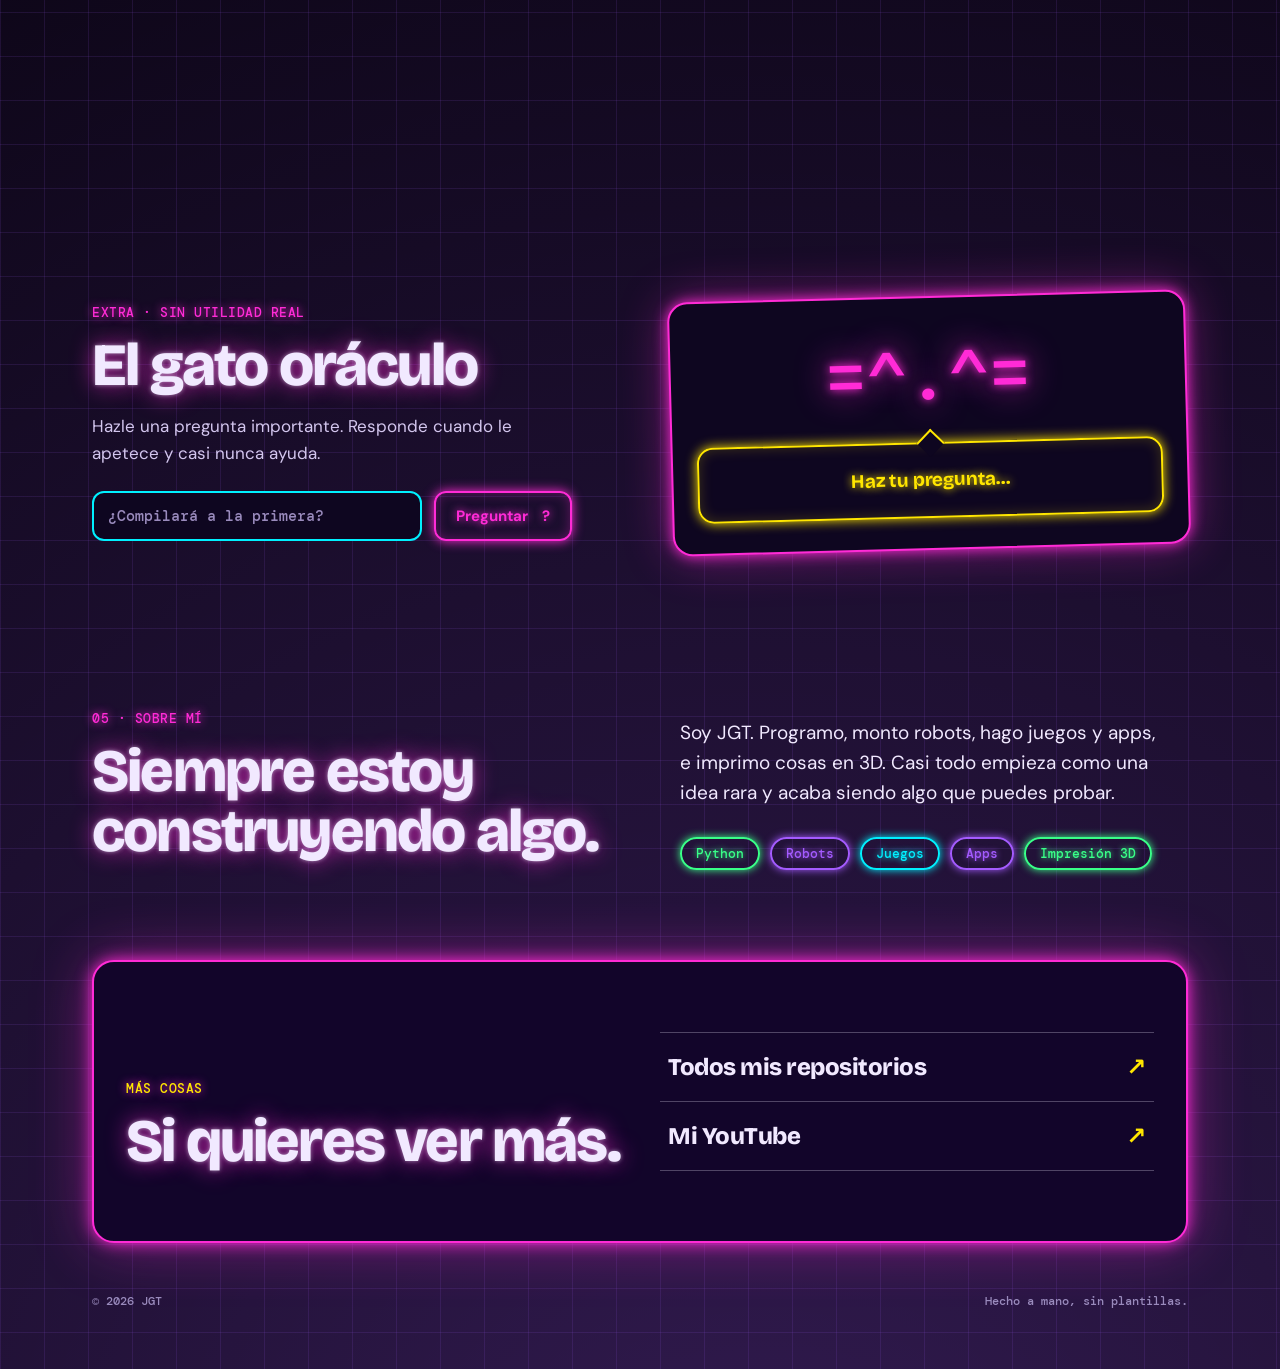
==== commit 6948b8e0: "Add files via upload" ====
--- a/index_1.html
+++ b/index_1.html
@@ -20,7 +20,7 @@
 <div class="scroll-bar" id="scroll-bar"></div>
 
 <header class="site-header">
-  <a class="brand" href="#inicio" id="brand" aria-label="JGT, volver al inicio"><span class="brand-mark" aria-hidden="true"></span>JGT</a>
+  <a class="brand" href="#inicio" id="brand" aria-label="JGT, volver al inicio">JGT</a>
   <nav aria-label="Navegación principal">
     <a class="active" href="#inicio">Inicio</a>
     <a href="#juegos">Juegos</a>
@@ -63,13 +63,6 @@
     </div>
   </section>
 
-  <div class="marquee" aria-hidden="true">
-    <div class="marquee-track">
-      <span>PYTHON ✦ ROBOTS ✦ JUEGOS ✦ APPS ✦ IMPRESIÓN 3D ✦ GATOS ✦ MOLLYKAO ✦ WORKAT ✦ </span>
-      <span>PYTHON ✦ ROBOTS ✦ JUEGOS ✦ APPS ✦ IMPRESIÓN 3D ✦ GATOS ✦ MOLLYKAO ✦ WORKAT ✦ </span>
-    </div>
-  </div>
-
   <section class="stats shell reveal" aria-label="Resumen de actividad">
     <div class="stat"><strong data-count="3">03</strong><span>robots creados</span></div>
     <div class="stat"><strong data-count="78">78</strong><span>programas en Python</span></div>
@@ -92,10 +85,8 @@
       <div class="crt" id="crt">
         <div class="crt-top"><b id="crt-title">Numbery</b><span id="crt-genre">Puzzle</span></div>
         <div class="crt-screen">
-          <div class="scene is-on" data-scene="0"><div class="num-grid" id="num-grid"></div></div>
-          <div class="scene" data-scene="1"><div class="cat"></div><div class="ground"></div></div>
-          <div class="scene" data-scene="2"><div class="reels"><span>7</span><span>7</span><span>7</span></div></div>
-          <div class="scene" data-scene="3"><div class="orb">=^.^=</div><div class="clicks"><b id="click-count">0</b> clics</div></div>
+          <img class="cover" id="crt-cover" alt="" hidden>
+          <div class="cover-fallback" id="crt-fallback"><b id="crt-fb-title">Numbery</b><small>portada próximamente</small></div>
         </div>
         <p class="crt-desc" id="crt-desc"></p>
         <a class="btn btn-primary" id="crt-start" href="#" target="_blank" rel="noreferrer">Jugar <span>→</span></a>
@@ -172,20 +163,6 @@
 
 <footer><p>© 2026 JGT</p><p>Hecho a mano, sin plantillas.</p></footer>
 
-<aside class="music-player" id="music-player" aria-label="Reproductor de música">
-  <div class="window-titlebar"><b>♪ JGT Radio</b><button type="button" id="min-player" aria-label="Minimizar reproductor">_</button></div>
-  <div class="player-body">
-    <div class="music-main">
-      <button class="music-button" id="previous-track" type="button" aria-label="Canción anterior">|&lt;</button>
-      <button class="music-button music-play" id="play-track" type="button" aria-label="Reproducir música">▶</button>
-      <button class="music-button" id="next-track" type="button" aria-label="Siguiente canción">&gt;|</button>
-      <div class="music-now-playing"><strong id="track-name">If The Sun Burns Out Tonight (feat. Oli Sykes &amp; Courtney LaPlante).mp3</strong><span><b id="music-status">Esperando pista</b> · <span id="track-time">00:00 / 00:00</span></span></div>
-    </div>
-    <input class="music-progress" id="music-progress" type="range" min="0" max="100" value="0" aria-label="Progreso de la canción">
-    <div class="music-wave" id="music-wave" aria-hidden="true"><span></span><span></span><span></span><span></span><span></span><span></span><span></span><span></span><span></span><span></span><span></span><span></span><span></span><span></span></div>
-    <div class="track-list" role="list" aria-label="Lista de canciones"><button class="track active" type="button" data-track="0">01 · If The Sun Burns Out Tonight</button></div>
-  </div>
-</aside>
 <script src="scroll.js"></script>
 </body>
 </html>
--- a/style.css
+++ b/style.css
@@ -1,15 +1,15 @@
 /* ===== Temas: Neón (por defecto), Papel y Chicle ===== */
 :root,
 html[data-theme="neon"]{
-  --paper:#0c0716;--card:#160d29;--ink:#f4ecff;--muted:#a597c4;--body2:#d6c9ef;
-  --line:#b57bff;--sh:#00e5ff;--dash:rgba(244,236,255,.25);
-  --tomato:#ff2e93;--sun:#ffe14d;--mint:#2dffb0;--sky:#00d9ff;--lilac:#b57bff;
-  --on:#0c0716;--onp:#0c0716;--mark:rgba(255,46,147,.6);
-  --inv-bg:#1d0b3a;--inv-fg:#f4ecff;--nav-bg:#ff2e93;--nav-fg:#0c0716;
-  --gl:22px;--glc:rgba(0,229,255,.4);--tg:14px;--tgc:rgba(255,46,147,.6);
-  --screen-pct:22%;--screen-base:#0c0716;
-  --bg-image:radial-gradient(circle at 85% 0%,rgba(255,46,147,.2),transparent 40%),radial-gradient(circle at 0% 35%,rgba(0,217,255,.14),transparent 40%),linear-gradient(rgba(181,123,255,.09) 1px,transparent 1px),linear-gradient(90deg,rgba(181,123,255,.09) 1px,transparent 1px);
-  --bg-size:auto,auto,40px 40px,40px 40px;
+  --paper:#06020d;--card:#0e0620;--ink:#f1e9ff;--muted:#9a8bbd;--body2:#d3c6ee;
+  --line:#00f0ff;--sh:transparent;--dash:rgba(0,240,255,.25);
+  --tomato:#ff2bd6;--sun:#ffe600;--mint:#39ff88;--sky:#00f0ff;--lilac:#a45bff;
+  --on:#06020d;--onp:#06020d;--mark:rgba(255,43,214,.6);
+  --inv-bg:#12052a;--inv-fg:#f1e9ff;--nav-bg:#ff2bd6;--nav-fg:#06020d;
+  --gl:20px;--glc:rgba(0,240,255,.45);--tg:16px;--tgc:rgba(255,43,214,.7);
+  --screen-pct:20%;--screen-base:#06020d;
+  --bg-image:radial-gradient(circle at 88% -5%,rgba(255,43,214,.3),transparent 42%),radial-gradient(circle at -5% 38%,rgba(0,240,255,.2),transparent 42%),radial-gradient(circle at 60% 105%,rgba(164,91,255,.28),transparent 45%),linear-gradient(rgba(164,91,255,.12) 1px,transparent 1px),linear-gradient(90deg,rgba(164,91,255,.12) 1px,transparent 1px);
+  --bg-size:auto,auto,auto,44px 44px,44px 44px;
 }
 html[data-theme="papel"]{
   --paper:#f5efe2;--card:#fffaf0;--ink:#1c1915;--muted:#6b6458;--body2:#3b362e;
@@ -61,11 +61,6 @@
 /* cabecera */
 .site-header{position:sticky;top:0;z-index:20;display:flex;align-items:center;gap:20px;padding:14px max(32px,calc((100vw - 1160px)/2 + 32px));background:var(--paper);border-bottom:var(--border)}
 .brand{display:flex;align-items:center;gap:10px;color:var(--ink);text-decoration:none;font:800 26px var(--font-display);letter-spacing:-.03em}
-.brand-mark{position:relative;width:30px;height:26px;background:var(--sun);border:var(--border);border-radius:9px;transition:transform .2s}
-.brand-mark::before,.brand-mark::after{content:"";position:absolute;top:-9px;width:10px;height:10px;background:var(--sun);border:var(--border);border-bottom:0;border-radius:3px 3px 0 0}
-.brand-mark::before{left:2px;transform:skewX(8deg)}
-.brand-mark::after{right:2px;transform:skewX(-8deg)}
-.brand:hover .brand-mark{transform:rotate(-8deg)}
 nav{display:flex;gap:4px;align-items:center;margin-left:auto}
 nav a{padding:6px 11px;color:var(--ink);font-size:15px;font-weight:500;text-decoration:none;border:2px solid transparent;border-radius:999px;transition:background .15s}
 nav a:hover{background:var(--card);border-color:var(--line)}
@@ -108,12 +103,6 @@
 .sticker-b{left:-22px;top:-4px;padding:10px 14px;background:var(--mint);border-radius:12px;font:500 18px var(--font-mono);transform:rotate(-8deg);animation:wobble 6s ease-in-out infinite reverse}
 @keyframes wobble{50%{transform:rotate(6deg)}}
 
-/* marquee */
-.marquee{overflow:hidden;background:var(--tomato);color:var(--on);border-block:var(--border);transform:rotate(-1deg);margin:20px -10px 10px;box-shadow:0 0 var(--gl) var(--tomato)}
-.marquee-track{display:flex;width:max-content;animation:marquee 28s linear infinite}
-.marquee-track span{padding:12px 0;white-space:pre;font:800 20px var(--font-display);letter-spacing:.02em}
-@keyframes marquee{to{transform:translateX(-50%)}}
-
 /* stats */
 .stats{display:grid;grid-template-columns:repeat(4,1fr);gap:18px;padding-top:60px;padding-bottom:20px}
 .stat{padding:20px 20px 18px;color:var(--on);background:var(--card);border:var(--border);border-radius:14px;box-shadow:var(--shadow)}
@@ -142,33 +131,13 @@
 .crt-top{display:flex;justify-content:space-between;align-items:center;font:500 12px var(--font-mono);text-transform:uppercase;letter-spacing:.06em}
 .crt-top b{padding:3px 10px;color:var(--on);background:var(--c);border:2px solid var(--line);border-radius:999px;font-weight:500}
 .crt-screen{position:relative;height:250px;overflow:hidden;background:color-mix(in srgb,var(--c) var(--screen-pct),var(--screen-base));border:var(--border);border-radius:12px;box-shadow:inset 0 0 40px color-mix(in srgb,var(--c) 18%,transparent);transition:background .3s}
-.scene{position:absolute;inset:0;display:none}
-.scene.is-on{display:grid;place-items:center}
+.cover{position:absolute;inset:0;display:block;width:100%;height:100%;object-fit:cover}
+.cover-fallback{position:absolute;inset:0;display:grid;place-content:center;gap:8px;text-align:center}
+.cover-fallback b{font:800 clamp(30px,5vw,46px)/1 var(--font-display);letter-spacing:-.03em}
+.cover-fallback small{color:var(--muted);font:500 12px var(--font-mono);text-transform:uppercase;letter-spacing:.06em}
+.cover[hidden],.cover-fallback[hidden]{display:none}
 .crt-desc{margin:0;min-height:56px;font-size:17px}
 .crt .btn{align-self:flex-start}
-/* numbery */
-.num-grid{display:grid;grid-template-columns:repeat(8,1fr);gap:8px 16px;font:500 28px var(--font-mono)}
-.num-grid span{text-align:center;opacity:.35;transition:opacity .2s}
-.num-grid span.hot{opacity:1;color:var(--tomato)}
-/* jumpcat */
-.cat{position:absolute;left:22%;bottom:62px;width:38px;height:30px;background:var(--ink);border-radius:8px;animation:jump 1.1s cubic-bezier(.3,.7,.6,1) infinite}
-.cat::before,.cat::after{content:"";position:absolute;top:-9px;border:6px solid transparent;border-bottom:10px solid var(--ink);border-top:0}
-.cat::before{left:2px}.cat::after{right:2px}
-@keyframes jump{0%,100%{transform:translateY(0)}45%{transform:translateY(-95px) rotate(-8deg)}}
-.ground{position:absolute;left:0;right:0;bottom:30px;height:32px;background:repeating-linear-gradient(90deg,var(--ink) 0 70px,transparent 70px 120px);animation:ground 1.1s linear infinite}
-@keyframes ground{to{background-position:-120px 0}}
-/* gambling */
-.reels{display:flex;gap:14px}
-.reels span{display:grid;place-items:center;width:84px;height:112px;background:var(--card);border:var(--border);border-radius:12px;box-shadow:var(--shadow-sm);font:500 52px var(--font-mono)}
-.reels.win span{animation:flicker .25s steps(2) 4}
-@keyframes flicker{50%{background:var(--sun);color:var(--on)}}
-/* clicker */
-.orb{display:grid;place-items:center;width:128px;height:128px;background:var(--card);border:var(--border);border-radius:50%;box-shadow:var(--shadow);font:500 21px var(--font-mono);transition:transform .08s}
-.orb.hit{transform:scale(.9)}
-.clicks{position:absolute;bottom:14px;width:100%;text-align:center;font:500 13px var(--font-mono)}
-.clicks b{font-size:22px}
-.plus{position:absolute;font:800 20px var(--font-display);animation:plus .8s ease-out forwards}
-@keyframes plus{to{transform:translateY(-50px);opacity:0}}
 
 /* empresa */
 .company{display:grid;grid-template-columns:1fr 1fr;gap:60px;align-items:center;margin-top:100px;padding-top:56px;padding-bottom:56px;color:var(--on);background:var(--lilac);border:var(--border);border-radius:22px;box-shadow:var(--shadow-lg);max-width:1096px}
@@ -251,7 +220,7 @@
 .contact-link{display:flex;justify-content:space-between;align-items:center;padding:20px 8px;color:var(--inv-fg);border-bottom:1px solid color-mix(in srgb,var(--inv-fg) 28%,transparent);font:800 24px var(--font-display);letter-spacing:-.02em;text-decoration:none;transition:padding .15s,color .15s}
 .contact-link b{color:var(--sun)}
 .contact-link:hover{padding-left:20px;color:var(--sun)}
-footer{display:flex;justify-content:space-between;max-width:1160px;margin:auto;padding:50px 32px 110px;color:var(--muted);font:500 12px var(--font-mono)}
+footer{display:flex;justify-content:space-between;max-width:1160px;margin:auto;padding:50px 32px 60px;color:var(--muted);font:500 12px var(--font-mono)}
 footer p{margin:0}
 
 /* reveal */
@@ -262,31 +231,6 @@
 /* gatos que caen (secreto) */
 .rain-cat{position:fixed;top:-40px;z-index:40;color:var(--tomato);font:500 20px var(--font-mono);pointer-events:none;animation:fall linear forwards}
 @keyframes fall{to{transform:translateY(115vh) rotate(40deg)}}
-
-/* reproductor */
-.music-player{position:fixed;right:18px;bottom:18px;z-index:25;width:min(320px,calc(100vw - 28px));background:var(--card);border:var(--border);border-radius:12px;box-shadow:var(--shadow);overflow:hidden}
-.window-titlebar{display:flex;align-items:center;justify-content:space-between;padding:6px 10px;color:var(--on);background:var(--sun);border-bottom:var(--border);font:500 12px var(--font-mono)}
-.window-titlebar b{font-weight:500}
-.window-titlebar button{width:22px;height:22px;padding:0;color:var(--ink);background:var(--card);border:2px solid var(--line);border-radius:6px;font:700 12px var(--font-mono);cursor:pointer}
-.player-body{padding:12px}
-.music-player.is-min .player-body{display:none}
-.music-player.is-min .window-titlebar{border-bottom:0}
-.music-main{display:flex;align-items:center;gap:6px}
-.music-button{width:30px;height:28px;padding:0;color:var(--ink);background:var(--card);border:2px solid var(--line);border-radius:8px;cursor:pointer;font:700 11px var(--font-mono)}
-.music-button:hover{background:var(--sun);color:var(--on)}
-.music-play{background:var(--tomato);color:var(--onp)}
-.music-play:hover{background:var(--tomato);color:var(--onp);filter:brightness(1.1)}
-.music-now-playing{min-width:0;margin-left:6px}
-.music-now-playing>strong,.music-now-playing>span{display:block;overflow:hidden;text-overflow:ellipsis;white-space:nowrap}
-.music-now-playing>strong{max-width:150px;font:700 12px var(--font-body)}
-.music-now-playing>span{margin-top:2px;color:var(--muted);font:500 10px var(--font-mono)}
-.music-now-playing b{font-weight:500;color:var(--tomato)}
-.music-progress{width:100%;height:5px;margin:12px 0 4px;accent-color:var(--tomato);cursor:pointer}
-.music-wave{display:flex;align-items:flex-end;gap:3px;height:28px}
-.music-wave span{flex:1;height:var(--wave-height,4px);min-height:4px;background:var(--tomato);border-radius:2px;transition:height .08s linear}
-.track-list{display:grid;gap:5px;margin-top:10px}
-.track{padding:6px 8px;color:var(--muted);background:transparent;border:2px solid transparent;border-radius:8px;cursor:pointer;text-align:left;font:500 11px var(--font-mono)}
-.track:hover,.track.active{color:var(--ink);border-color:var(--line);background:var(--paper)}
 
 /* responsive */
 @media(max-width:1100px){nav a:nth-child(n+6){display:none}}
@@ -311,10 +255,71 @@
 @media(max-width:600px){
   .shell{padding-left:20px;padding-right:20px}
   .sticker-a{right:-6px}
-  .num-grid{font-size:18px;gap:4px 8px}
-  .reels span{width:64px;height:92px;font-size:40px}
-  .music-player{right:12px;bottom:12px}
-  .music-now-playing>strong{max-width:115px}
-  footer{padding-bottom:120px}
 }
 @media(prefers-reduced-motion:reduce){*,*::before,*::after{animation:none!important;transition:none!important}.js .reveal{opacity:1;transform:none}}
+
+/* ===== Neón: todo con brillo ===== */
+html[data-theme="neon"]{--shadow-sm:0 0 10px var(--line),0 0 26px var(--glc);--shadow:0 0 12px var(--line),0 0 32px var(--glc);--shadow-md:0 0 14px var(--line),0 0 44px var(--glc);--shadow-lg:0 0 16px var(--line),0 0 56px var(--glc)}
+html[data-theme="neon"] .site-header{background:rgba(6,2,13,.9);backdrop-filter:blur(8px);border-bottom-color:var(--tomato);box-shadow:0 2px 18px rgba(255,43,214,.35)}
+html[data-theme="neon"] .brand{color:#fff;text-shadow:0 0 6px #fff,0 0 14px var(--tomato),0 0 32px var(--tomato);animation:sign-flicker 7s infinite}
+@keyframes sign-flicker{0%,18%,22%,62%,64%,100%{opacity:1}20%,63%{opacity:.4}}
+html[data-theme="neon"] h1,html[data-theme="neon"] h2{text-shadow:0 0 4px rgba(241,233,255,.55),0 0 22px var(--tgc)}
+html[data-theme="neon"] mark{background:none;color:var(--tomato);text-shadow:0 0 8px var(--tomato),0 0 28px var(--tomato)}
+html[data-theme="neon"] .kicker{text-shadow:0 0 10px var(--tomato)}
+html[data-theme="neon"] nav a:hover{background:transparent;color:var(--sky);border-color:var(--sky);box-shadow:0 0 10px var(--sky)}
+html[data-theme="neon"] nav a.active{background:transparent;color:var(--tomato);border-color:var(--tomato);box-shadow:0 0 10px var(--tomato),inset 0 0 8px rgba(255,43,214,.35);text-shadow:0 0 8px var(--tomato)}
+html[data-theme="neon"] .themes{box-shadow:0 0 12px var(--glc)}
+html[data-theme="neon"] .themes button[aria-pressed="true"]{background:transparent;color:var(--tomato);box-shadow:0 0 0 2px var(--tomato),0 0 12px var(--tomato);text-shadow:0 0 6px var(--tomato)}
+html[data-theme="neon"] .btn{color:var(--sky);background:transparent;border-color:var(--sky);text-shadow:0 0 8px var(--sky)}
+html[data-theme="neon"] .btn:hover{background:var(--sky);color:var(--on);text-shadow:none;transform:translateY(-2px);box-shadow:0 0 22px var(--sky),0 0 54px rgba(0,240,255,.5)}
+html[data-theme="neon"] .btn:active{transform:none}
+html[data-theme="neon"] .btn-primary{color:var(--tomato);border-color:var(--tomato);text-shadow:0 0 8px var(--tomato);box-shadow:0 0 12px var(--tomato),inset 0 0 12px rgba(255,43,214,.3)}
+html[data-theme="neon"] .btn-primary:hover{background:var(--tomato);color:var(--on);box-shadow:0 0 24px var(--tomato),0 0 58px rgba(255,43,214,.6)}
+html[data-theme="neon"] .now-card{border-color:var(--tomato);box-shadow:0 0 14px var(--tomato),0 0 46px rgba(255,43,214,.4)}
+html[data-theme="neon"] .now-bar{background:transparent;color:var(--sky);border-bottom-color:var(--sky);text-shadow:0 0 8px var(--sky)}
+html[data-theme="neon"] .live i{background:var(--tomato);border-color:var(--tomato);box-shadow:0 0 10px var(--tomato)}
+html[data-theme="neon"] .pill{background:transparent;border-color:currentColor;box-shadow:0 0 8px currentColor,inset 0 0 6px color-mix(in srgb,currentColor 30%,transparent);text-shadow:0 0 6px currentColor}
+html[data-theme="neon"] .pill-lilac{color:var(--lilac)}html[data-theme="neon"] .pill-tomato{color:var(--tomato)}html[data-theme="neon"] .pill-mint{color:var(--mint)}html[data-theme="neon"] .pill-sun{color:var(--sun)}
+html[data-theme="neon"] .sticker{background:transparent;border-color:currentColor;box-shadow:0 0 12px currentColor,inset 0 0 12px color-mix(in srgb,currentColor 30%,transparent);text-shadow:0 0 10px currentColor}
+html[data-theme="neon"] .sticker-a{color:var(--sun)}html[data-theme="neon"] .sticker-b{color:var(--mint)}
+html[data-theme="neon"] .stat{color:var(--n);background:rgba(255,255,255,.02);border-color:var(--n);box-shadow:0 0 14px var(--n),inset 0 0 16px color-mix(in srgb,var(--n) 22%,transparent);text-shadow:0 0 12px var(--n)}
+html[data-theme="neon"] .stat:nth-child(1){--n:var(--lilac)}html[data-theme="neon"] .stat:nth-child(2){--n:var(--sun)}html[data-theme="neon"] .stat:nth-child(3){--n:var(--mint)}html[data-theme="neon"] .stat:nth-child(4){--n:var(--sky)}
+html[data-theme="neon"] .menu-item.is-selected{background:color-mix(in srgb,var(--c) 16%,transparent);color:var(--c);text-shadow:0 0 12px var(--c)}
+html[data-theme="neon"] .menu-item.is-selected .m-num,html[data-theme="neon"] .menu-item.is-selected small{color:var(--c)}
+html[data-theme="neon"] .crt-top b{background:transparent;color:var(--c);border-color:var(--c);box-shadow:0 0 10px var(--c);text-shadow:0 0 8px var(--c)}
+html[data-theme="neon"] .crt-screen{border-color:var(--c);box-shadow:0 0 14px var(--c),inset 0 0 30px color-mix(in srgb,var(--c) 25%,transparent)}
+html[data-theme="neon"] .cover-fallback b{color:var(--c);text-shadow:0 0 14px var(--c),0 0 38px var(--c)}
+html[data-theme="neon"] .company{color:var(--ink);background:linear-gradient(135deg,rgba(164,91,255,.18),rgba(6,2,13,.2));border-color:var(--lilac);box-shadow:0 0 18px var(--lilac),0 0 64px rgba(164,91,255,.35)}
+html[data-theme="neon"] .company .kicker{color:var(--tomato)}
+html[data-theme="neon"] .company-sub{color:var(--sun);text-shadow:0 0 12px var(--sun)}
+html[data-theme="neon"] .company-visual{border-color:var(--sun);box-shadow:0 0 14px var(--sun),inset 0 0 24px rgba(255,230,0,.15)}
+html[data-theme="neon"] .bot{background:transparent;border-color:var(--sun);box-shadow:0 0 14px var(--sun),inset 0 0 14px rgba(255,230,0,.25)}
+html[data-theme="neon"] .eye{background:var(--sun);box-shadow:0 0 12px var(--sun)}
+html[data-theme="neon"] .bot-antenna{background:var(--sun)}
+html[data-theme="neon"] .bot-antenna::after{background:var(--tomato);border-color:var(--tomato);box-shadow:0 0 12px var(--tomato)}
+html[data-theme="neon"] .project{border-color:var(--sky)}
+html[data-theme="neon"] .project-visual{border-bottom-color:var(--sky)}
+html[data-theme="neon"] .v-app{background:radial-gradient(circle at 50% 40%,rgba(255,43,214,.3),transparent 65%),#12041c}
+html[data-theme="neon"] .app-symbol{color:var(--tomato);-webkit-text-stroke:0;text-shadow:0 0 12px var(--tomato),0 0 40px var(--tomato)}
+html[data-theme="neon"] .v-print{background:radial-gradient(circle at 50% 40%,rgba(255,230,0,.2),transparent 65%),#12041c}
+html[data-theme="neon"] .cube{background:transparent;border-color:var(--sun);box-shadow:0 0 12px var(--sun),inset 0 0 12px rgba(255,230,0,.4)}
+html[data-theme="neon"] .cube-b{background:transparent;border-color:var(--mint);box-shadow:0 0 12px var(--mint),inset 0 0 12px rgba(57,255,136,.4)}
+html[data-theme="neon"] .code-symbol{text-shadow:0 0 12px var(--mint),0 0 36px var(--mint)}
+html[data-theme="neon"] .tag{background:transparent;color:var(--sun);border-color:var(--sun);box-shadow:0 0 8px var(--sun);text-shadow:0 0 6px var(--sun)}
+html[data-theme="neon"] .tag-mint{color:var(--mint);border-color:var(--mint);box-shadow:0 0 8px var(--mint);text-shadow:0 0 6px var(--mint)}
+html[data-theme="neon"] .project a:hover,html[data-theme="neon"] .cert a:hover{background:transparent;color:var(--sun);text-shadow:0 0 10px var(--sun)}
+html[data-theme="neon"] .cert{border-color:var(--lilac);box-shadow:0 0 14px var(--lilac),0 0 38px rgba(164,91,255,.35)}
+html[data-theme="neon"] .cert.is-example{box-shadow:none;border-color:var(--muted)}
+html[data-theme="neon"] .cert .cert-seal{background:transparent;color:var(--sun);border-color:var(--sun);box-shadow:0 0 12px var(--sun);text-shadow:0 0 8px var(--sun)}
+html[data-theme="neon"] .cert:nth-child(3n+2) .cert-seal{color:var(--mint);border-color:var(--mint);box-shadow:0 0 12px var(--mint);text-shadow:0 0 8px var(--mint)}
+html[data-theme="neon"] .cert:nth-child(3n) .cert-seal{color:var(--sky);border-color:var(--sky);box-shadow:0 0 12px var(--sky);text-shadow:0 0 8px var(--sky)}
+html[data-theme="neon"] .oracle-cat{border-color:var(--tomato);box-shadow:0 0 14px var(--tomato),0 0 48px rgba(255,43,214,.4)}
+html[data-theme="neon"] .oracle-face{text-shadow:0 0 10px var(--tomato),0 0 34px var(--tomato)}
+html[data-theme="neon"] .oracle-bubble{background:transparent;color:var(--sun);border-color:var(--sun);box-shadow:0 0 12px var(--sun),inset 0 0 14px rgba(255,230,0,.2);text-shadow:0 0 8px var(--sun)}
+html[data-theme="neon"] .oracle-bubble::before{background:var(--card);border-color:var(--sun)}
+html[data-theme="neon"] .oracle-form input:focus{outline:none;border-color:var(--tomato);box-shadow:0 0 14px var(--tomato)}
+html[data-theme="neon"] .chips li{background:transparent;color:var(--lilac);border-color:currentColor;box-shadow:0 0 8px currentColor;text-shadow:0 0 6px currentColor}
+html[data-theme="neon"] .chips li:nth-child(odd){color:var(--mint)}
+html[data-theme="neon"] .chips li:nth-child(3n){color:var(--sky)}
+html[data-theme="neon"] .contact{border-color:var(--tomato);box-shadow:0 0 16px var(--tomato),0 0 58px rgba(255,43,214,.4)}
+html[data-theme="neon"] .contact-link:hover{text-shadow:0 0 12px var(--sun)}
